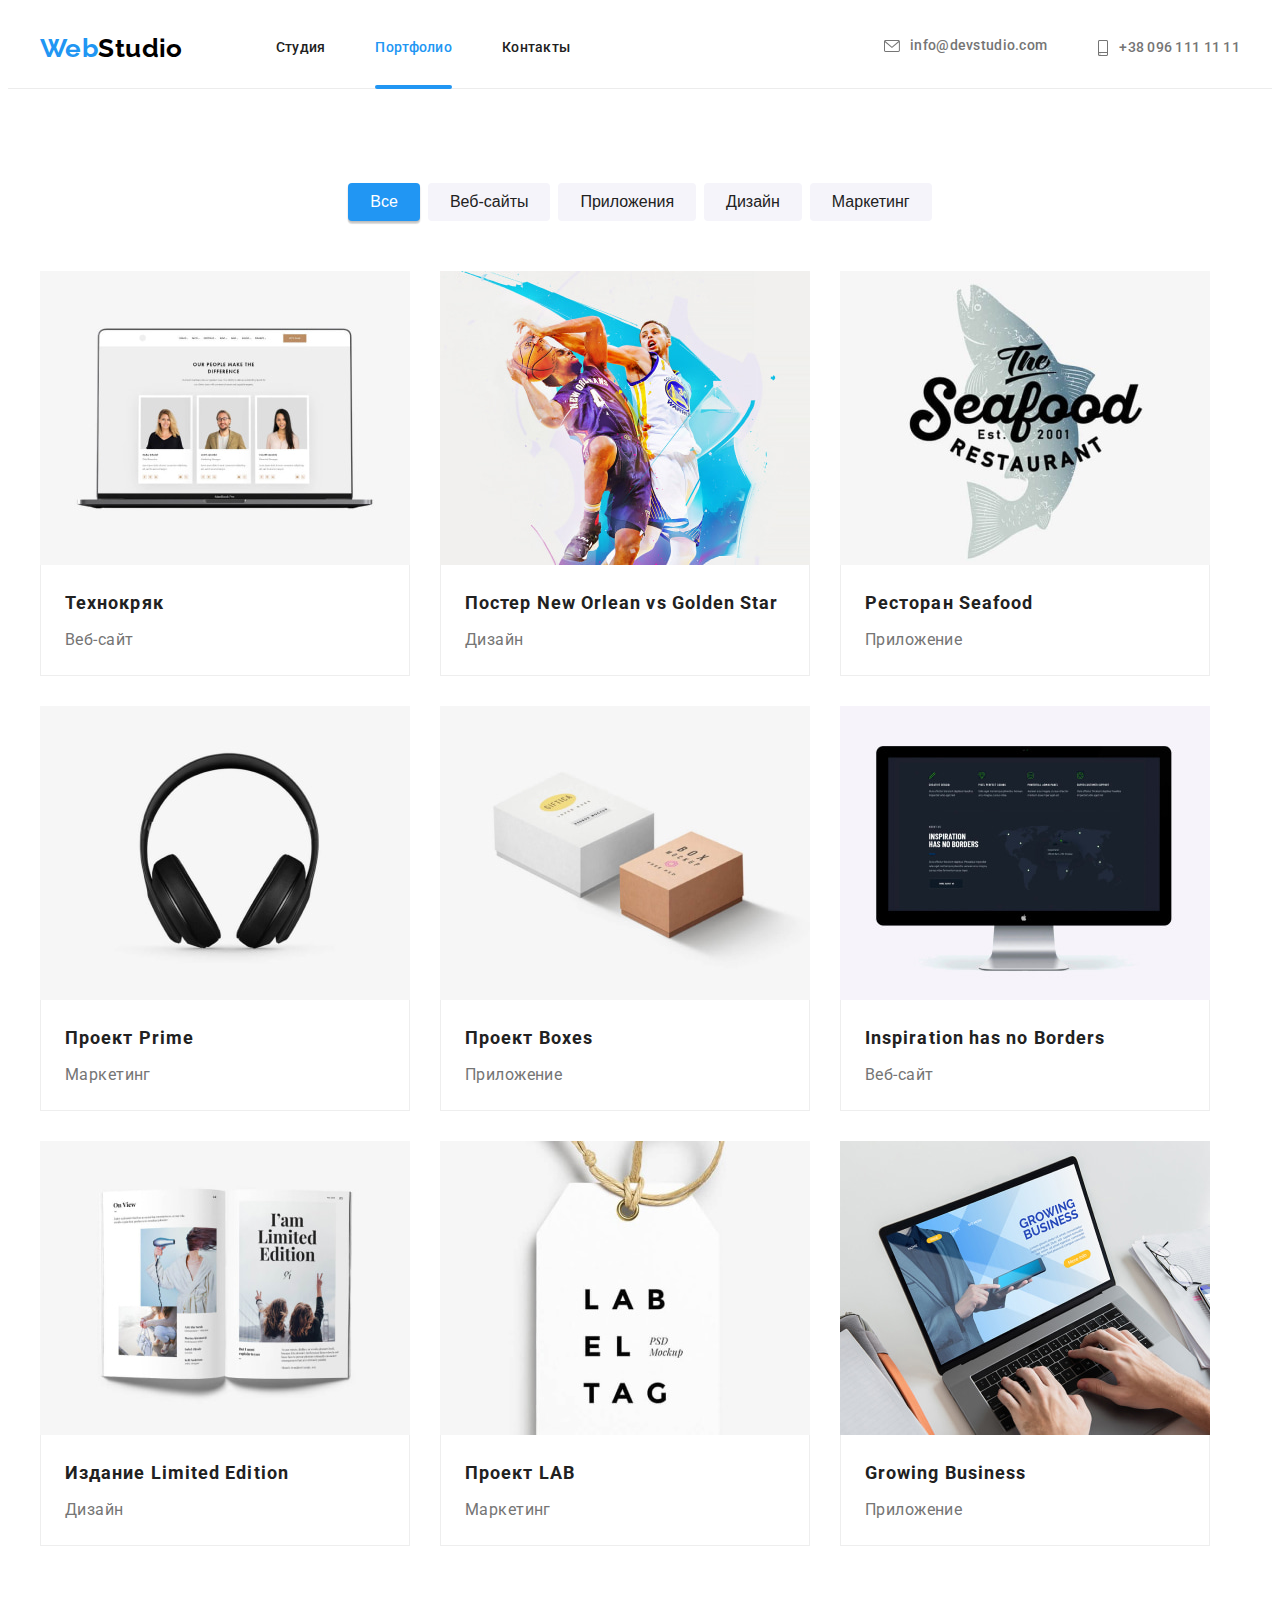
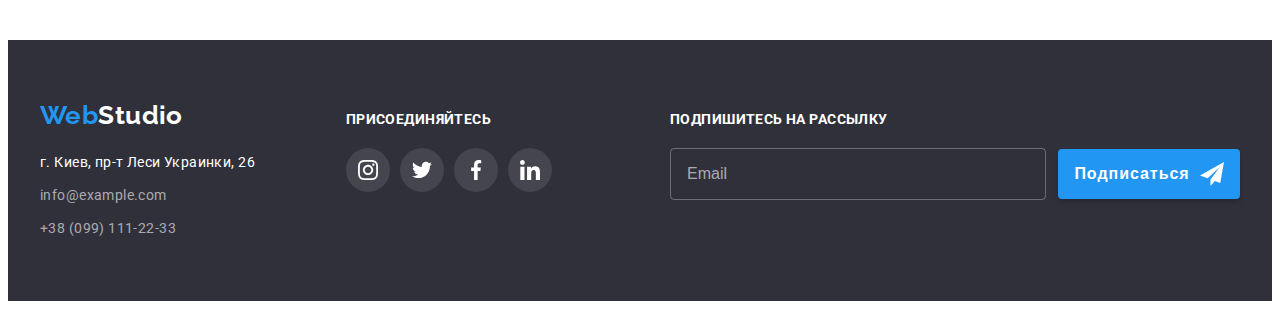
==== portfolio.html @ 8566781f "Начало работы с ВЕМ методологией" ====
<!DOCTYPE html>
<html lang="ru">
  <head>
    <meta charset="UTF-8" />
    <meta http-equiv="X-UA-Compatible" content="IE=edge" />
    <meta name="viewport" content="width=device-width, initial-scale=1.0" />
    <title>WebStudio</title>
    <link rel="preconnect" href="https://fonts.googleapis.com" />
    <link rel="preconnect" href="https://fonts.gstatic.com" crossorigin />
    <link
      href="https://fonts.googleapis.com/css2?family=Raleway:wght@700&family=Roboto:wght@400;500;700;900&display=swap"
      rel="stylesheet"
    />
    <link
      rel="stylesheet"
      href="https://cdnjs.cloudflare.com/ajax/libs/modern-normalize/1.1.0/modern-normalize.min.css"
      integrity="sha512-wpPYUAdjBVSE4KJnH1VR1HeZfpl1ub8YT/NKx4PuQ5NmX2tKuGu6U/JRp5y+Y8XG2tV+wKQpNHVUX03MfMFn9Q=="
      crossorigin="anonymous"
      referrerpolicy="no-referrer"
    />
    <link rel="stylesheet" href="./css/style.css" />
  </head>

  <body>
    <!--Шапка-->
    <header class="header">
      <div class="container">
        <a class="logo link" href="./index.html" lang="en"
          >Web<span class="logo-dark">Studio</span></a
        >

        <nav class="nav">
          <ul class="list">
            <li class="list-item">
              <a class="menu link" href="./index.html">Студия</a>
            </li>
            <li class="list-item">
              <a class="menu link active" href="./portfolio.html">Портфолио</a>
            </li>
            <li class="list-item"><a class="menu link" href="">Контакты</a></li>
          </ul>
        </nav>

        <ul class="contacts">
          <li class="contacts-item">
            <a class="contacts-link link" href="mailto:info@devstudio.com">
              <svg class="icon-envelope">
                <use href="./images/icon/sprite.svg#icon-envelope"></use>
              </svg>
              info@devstudio.com</a
            >
          </li>
          <li class="contacts-item">
            <a class="contacts-link link" href="tel:+380961111111">
              <svg class="icon-smartphone">
                <use href="./images/icon/sprite.svg#icon-smartphone"></use>
              </svg>
              +38 096 111 11 11</a
            >
          </li>
        </ul>
      </div>
    </header>

    <main>
      <!--Главная страница Портфолио-->
      <section class="portfolio">
        <div class="container">
          <h1 class="visually-hidden">Галерея</h1>
          <ul class="filters">
            <li class="filters-list">
              <button class="filters-item filters-active" type="button">
                Все
              </button>
            </li>
            <li class="filters-list">
              <button class="filters-item" type="button">Веб-сайты</button>
            </li>
            <li class="filters-list">
              <button class="filters-item" type="button">Приложения</button>
            </li>
            <li class="filters-list">
              <button class="filters-item" type="button">Дизайн</button>
            </li>
            <li class="filters-list">
              <button class="filters-item" type="button">Маркетинг</button>
            </li>
          </ul>
          <ul class="projects">
            <li class="projects-list">
              <a
                class="projects-link"
                href=""
                target="_blank"
                rel="noopener norerrer"
                aria-label="Технокряк"
              >
                <div class="projects-thumb">
                  <img
                    class="img-no-gap"
                    src="./images/project-1.jpg"
                    alt="Веб-сайт Технокряк"
                    width="370"
                    height="294"
                  />
                  <p class="projects-subtitle">
                    Ресурс предлагает комплексные предложения с разным уровнем
                    функционала и сервисов. Все это позволит посетителю получить
                    исчерпывающие сведения о компании или частном лице.
                  </p>
                </div>
                <div class="projects-cards">
                  <h2 class="projects-name">Технокряк</h2>
                  <p class="projects-view">Веб-сайт</p>
                </div>
              </a>
            </li>
            <li class="projects-list">
              <a
                class="projects-link"
                href=""
                target="_blank"
                rel="noopener norerrer"
                aria-label="Постер New Orlean vs Golden Star"
              >
                <div class="projects-thumb">
                  <img
                    class="img-no-gap"
                    src="./images/project-2.jpg"
                    alt="Дизайн постера"
                    width="370"
                    height="294"
                  />
                  <p class="projects-subtitle">
                    Ресурс предлагает комплексные предложения с разным уровнем
                    функционала и сервисов. Все это позволит посетителю получить
                    исчерпывающие сведения о компании или частном лице.
                  </p>
                </div>
                <div class="projects-cards">
                  <h2 class="projects-name">
                    Постер New Orlean vs Golden Star
                  </h2>
                  <p class="projects-view">Дизайн</p>
                </div>
              </a>
            </li>
            <li class="projects-list">
              <a
                class="projects-link"
                href=""
                target="_blank"
                rel="noopener norerrer"
                aria-label="Ресторан Seafood"
              >
                <div class="projects-thumb">
                  <img
                    class="img-no-gap"
                    src="./images/project-3.jpg"
                    alt="Приложение для ресторана"
                    width="370"
                    height="294"
                  />
                  <p class="projects-subtitle">
                    Ресурс предлагает комплексные предложения с разным уровнем
                    функционала и сервисов. Все это позволит посетителю получить
                    исчерпывающие сведения о компании или частном лице.
                  </p>
                </div>
                <div class="projects-cards">
                  <h2 class="projects-name">Ресторан Seafood</h2>
                  <p class="projects-view">Приложение</p>
                </div>
              </a>
            </li>
            <li class="projects-list">
              <a
                class="projects-link"
                href=""
                target="_blank"
                rel="noopener norerrer"
                aria-label="Проект Prime"
              >
                <div class="projects-thumb">
                  <img
                    class="img-no-gap"
                    src="./images/project-4.jpg"
                    alt="Маркетинговый проект"
                    width="370"
                    height="294"
                  />
                  <p class="projects-subtitle">
                    Ресурс предлагает комплексные предложения с разным уровнем
                    функционала и сервисов. Все это позволит посетителю получить
                    исчерпывающие сведения о компании или частном лице.
                  </p>
                </div>
                <div class="projects-cards">
                  <h2 class="projects-name">Проект Prime</h2>
                  <p class="projects-view">Маркетинг</p>
                </div>
              </a>
            </li>
            <li class="projects-list">
              <a
                class="projects-link"
                href=""
                target="_blank"
                rel="noopener norerrer"
                aria-label="Проект Boxes"
              >
                <div class="projects-thumb">
                  <img
                    class="img-no-gap"
                    src="./images/project-5.jpg"
                    alt="Приложение для компании картонных коробок"
                    width="370"
                    height="294"
                  />
                  <p class="projects-subtitle">
                    Ресурс предлагает комплексные предложения с разным уровнем
                    функционала и сервисов. Все это позволит посетителю получить
                    исчерпывающие сведения о компании или частном лице.
                  </p>
                </div>
                <div class="projects-cards">
                  <h2 class="projects-name">Проект Boxes</h2>
                  <p class="projects-view">Приложение</p>
                </div>
              </a>
            </li>
            <li class="projects-list">
              <a
                class="projects-link"
                href=""
                target="_blank"
                rel="noopener norerrer"
                aria-label="Веб сайт Inspiration has no Borders"
              >
                <div class="projects-thumb">
                  <img
                    class="img-no-gap"
                    src="./images/project-6.jpg"
                    alt="Веб-сай о вдохновении"
                    width="370"
                    height="294"
                  />
                  <p class="projects-subtitle">
                    Ресурс предлагает комплексные предложения с разным уровнем
                    функционала и сервисов. Все это позволит посетителю получить
                    исчерпывающие сведения о компании или частном лице.
                  </p>
                </div>
                <div class="projects-cards">
                  <h2 class="projects-name">Inspiration has no Borders</h2>
                  <p class="projects-view">Веб-сайт</p>
                </div>
              </a>
            </li>
            <li class="projects-list">
              <a
                class="projects-link"
                href=""
                target="_blank"
                rel="noopener norerrer"
                aria-label="Издание Limited Edition"
              >
                <div class="projects-thumb">
                  <img
                    class="img-no-gap"
                    src="./images/project-7.jpg"
                    alt="Дизайн для лимитированного издания"
                    width="370"
                    height="294"
                  />
                  <p class="projects-subtitle">
                    Ресурс предлагает комплексные предложения с разным уровнем
                    функционала и сервисов. Все это позволит посетителю получить
                    исчерпывающие сведения о компании или частном лице.
                  </p>
                </div>
                <div class="projects-cards">
                  <h2 class="projects-name">Издание Limited Edition</h2>
                  <p class="projects-view">Дизайн</p>
                </div>
              </a>
            </li>
            <li class="projects-list">
              <a
                class="projects-link"
                href=""
                target="_blank"
                rel="noopener norerrer"
                aria-label="Проект LAB"
              >
                <div class="projects-thumb">
                  <img
                    class="img-no-gap"
                    src="./images/project-8.jpg"
                    alt="Маркетинговый проект ЛАБ"
                    width="370"
                    height="294"
                  />
                  <p class="projects-subtitle">
                    Ресурс предлагает комплексные предложения с разным уровнем
                    функционала и сервисов. Все это позволит посетителю получить
                    исчерпывающие сведения о компании или частном лице.
                  </p>
                </div>
                <div class="projects-cards">
                  <h2 class="projects-name">Проект LAB</h2>
                  <p class="projects-view">Маркетинг</p>
                </div>
              </a>
            </li>
            <li class="projects-list">
              <a
                class="projects-link"
                href=""
                target="_blank"
                rel="noopener norerrer"
                aria-label="Приложение Growing Business"
              >
                <div class="projects-thumb">
                  <img
                    class="img-no-gap"
                    src="./images/project-9.jpg"
                    alt="Приложение для растущего бизнеса"
                    width="370"
                    height="294"
                  />
                  <p class="projects-subtitle">
                    Ресурс предлагает комплексные предложения с разным уровнем
                    функционала и сервисов. Все это позволит посетителю получить
                    исчерпывающие сведения о компании или частном лице.
                  </p>
                </div>
                <div class="projects-cards">
                  <h2 class="projects-name">Growing Business</h2>
                  <p class="projects-view">Приложение</p>
                </div>
              </a>
            </li>
          </ul>
        </div>
      </section>
    </main>
    <!--Подвал-->
    <footer class="footer">
      <div class="container footer-text">
        <div>
          <a class="logo link" href="./index.html" lang="en"
            >Web<span class="logo-white">Studio</span></a
          >
          <address class="adress">
            <p class="adresa">г. Киев, пр-т Леси Украинки, 26</p>
            <ul class="contscts-footer-list">
              <li class="contacts-footer-item">
                <a class="contacts-footer link" href="mailto:info@example.com"
                  >info@example.com</a
                >
              </li>
              <li class="contacts-footer-item">
                <a class="contacts-footer link" href="tel:380991112233"
                  >+38 (099) 111-22-33</a
                >
              </li>
            </ul>
          </address>
        </div>

        <div class="join">
          <p class="join-title">Присоединяйтесь</p>
          <ul class="footer-list">
            <li class="footer-item">
              <a
                class="footer-item-link"
                href="https://www.instagram.com/"
                target="_blank"
                rel="noopener norerrer"
                aria-label="иконка Инстаграмм"
              >
                <svg class="footer-icon">
                  <use href="./images/icon/sprite.svg#icon-instagram"></use>
                </svg>
              </a>
            </li>
            <li class="footer-item">
              <a
                class="footer-item-link"
                href="https://twitter.com/"
                target="_blank"
                rel="noopener norerrer"
                aria-label="иконка Твиттер"
              >
                <svg class="footer-icon">
                  <use href="./images/icon/sprite.svg#icon-twitter"></use>
                </svg>
              </a>
            </li>
            <li class="footer-item">
              <a
                class="footer-item-link"
                href="https://www.facebook.com/"
                target="_blank"
                rel="noopener norerrer"
                aria-label="иконка Фейсбук"
              >
                <svg class="footer-icon">
                  <use href="./images/icon/sprite.svg#icon-facebook"></use>
                </svg>
              </a>
            </li>
            <li class="footer-item">
              <a
                class="footer-item-link"
                href="https://ua.linkedin.com"
                target="_blank"
                rel="noopener norerrer"
                aria-label="иконка Линкедин"
              >
                <svg class="footer-icon">
                  <use href="./images/icon/sprite.svg#icon-linkedin"></use>
                </svg>
              </a>
            </li>
          </ul>
        </div>

        <div class="subscribe">
          <b class="join-title">Подпишитесь на рассылку</b>

          <form class="form-footer">
            <label for="mail-footer" class="form-label-footer">
              <input
                type="email"
                class="form-input-footer"
                name="mail"
                id="mail-footer"
                placeholder="Email"
              />
            </label>
            <button type="submit" class="btn btn-subscribe">
              Подписаться
              <svg class="icon-form-telegram">
                <use href="./images/icon/sprite.svg#form-telegram"></use>
              </svg>
            </button>
          </form>
        </div>
      </div>
    </footer>
  </body>
</html>
---- css/style.css ----
:root {
  --main-text-color: #212121;
  --second-text-color: #757575;
  --accent-text-color: #2196f3;
  --hover-btn-color: #188ce8;
  --logo-text-color: #000000;
  --icon-color: #afb1b8;

  --background-color: #fff;
  --background-footer-color: #2f303a;
  --background-cards-color: #f5f4fa;

  --border-footer-color: #ececec;
  --border-cards-color: #eeeeee;
}
body {
  background-color: var(--background-color);
  font-family: "Roboto", sans-serif;
  font-size: 14px;
  line-height: 1.71;
  letter-spacing: 0.03em;
  color: var(--second-text-color);
}

h1,
h2,
h3,
p {
  margin: 0;
  padding: 0;
}

ul {
  list-style: none;
  padding: 0;
  margin: 0;
}

.link {
  text-decoration: none;
  transition: color 250ms cubic-bezier(0.4, 0, 0.2, 1);
}

.link:hover,
.link:focus {
  color: var(--accent-text-color);
}

.list {
  display: flex;
}

/* Шапка сайта */

.container {
  width: 1200px;
  margin: 0 auto;
  padding-left: 15px;
  padding-right: 15px;
}

.header > .container {
  display: flex;
  align-items: center;
}

.header {
  border-bottom: 1px solid var(--border-footer-color);
}

.logo {
  display: inline-block;
  margin-right: 93px;

  color: var(--accent-text-color);
  font-family: "Raleway";
  font-weight: 700;
  font-size: 26px;
  line-height: 1.19;
}

.logo-dark {
  color: var(--logo-text-color);
}

.logo-white {
  color: var(--background-color);
}

.list .list-item + .list-item {
  margin-left: 50px;
}

.menu {
  position: relative;
  display: block;

  padding-top: 32px;
  padding-bottom: 32px;

  font-weight: 500;
  line-height: 1.14;
  letter-spacing: 0.02em;
  color: var(--main-text-color);
}

.active {
  color: var(--accent-text-color);
  transition: color 250ms cubic-bezier(0.4, 0, 0.2, 1);
}

.menu.active::after {
  position: absolute;
  content: "";

  bottom: 0;
  left: 0;

  display: block;
  width: 100%;
  height: 4px;
  background-color: var(--accent-text-color);
  border-radius: 2px;
  bottom: -1px;
}

.contacts {
  display: flex;
  margin-left: auto;
  justify-content: flex-end;
}

.contacts-link {
  display: flex;
  align-items: center;

  padding-top: 32px;
  padding-bottom: 32px;

  font-family: "Roboto";
  font-weight: 500;
  line-height: 1.14px;
  letter-spacing: 0.02em;
  color: inherit;

  transition: color 250ms cubic-bezier(0.4, 0, 0.2, 1);
}

.contacts .contacts-item + .contacts-item {
  margin-left: 50px;
}

.icon-smartphone {
  width: 12px;
  height: 16px;
  margin-right: 10px;
  fill: var(--second-text-color);
  transition: fill 250ms cubic-bezier(0.4, 0, 0.2, 1);
}

.icon-envelope {
  width: 16px;
  height: 12px;
  margin-right: 10px;
  fill: var(--second-text-color);
  transition: fill 250ms cubic-bezier(0.4, 0, 0.2, 1);
}

.contacts-link:hover .icon-smartphone,
.contacts-link:focus .icon-smartphone {
  fill: var(--accent-text-color);
}

.contacts-link:hover .icon-envelope,
.contacts-link:focus .icon-envelope {
  fill: var(--accent-text-color);
}

/* Главная страница */
.hero {
  padding-top: 200px;
  padding-bottom: 200px;
  text-align: center;
  background-color: var(--background-footer-color);

  background-image: linear-gradient(
      to right,
      rgba(47, 48, 58, 0.4),
      rgba(47, 48, 58, 0.4)
    ),
    url("../images/main-hero.jpg");
  background-repeat: no-repeat;
  background-position: center;
  background-size: cover;
  height: 600px;
  max-width: 1600px;
  margin-left: auto;
  margin-right: auto;
}

.hero-header {
  /* padding-top: 200px; */
  margin-bottom: 30px;
  margin-left: auto;
  margin-right: auto;
  max-width: 696px;

  font-weight: 900;
  font-size: 44px;
  line-height: 1.36;
  text-align: center;
  letter-spacing: 0.06em;
  text-transform: uppercase;
  color: var(--background-color);
  text-shadow: 0px 4px 4px rgba(0, 0, 0, 0.25);
}

.btn {
  font-weight: 700;
  font-size: 16px;
  line-height: 1.88;
  align-items: center;
  text-align: center;
  letter-spacing: 0.06em;
  color: var(--background-color);
  background-color: var(--accent-text-color);
  border: none;
  width: 200px;
  height: 50px;
  box-shadow: 0px 4px 4px rgba(0, 0, 0, 0.15);
  border-radius: 4px;
  cursor: pointer;
  transition: background-color 250ms cubic-bezier(0.4, 0, 0.2, 1);
}

.btn:hover,
.btn:focus {
  background-color: var(--hover-btn-color);
}

.backdrop {
  position: fixed;
  top: 0;
  left: 0;
  width: 100%;
  height: 100%;
  background-color: rgba(0, 0, 0, 0.2);

  opacity: 1;
  transition: opacity 250ms cubic-bezier(0.4, 0, 0.2, 1),
    visibility 250ms cubic-bezier(0.4, 0, 0.2, 1);

  z-index: 10;
}

.backdrop.is-hidden {
  opacity: 0;
  visibility: hidden;
  pointer-events: none;
}

.modal-wrapper {
  position: absolute;
  top: 50%;
  left: 50%;
  transform: translate(-50%, -50%);

  width: 528px;
  background-color: var(--background-color);
  border-radius: 4px;

  padding: 40px;
}

.modal-btn {
  position: absolute;
  top: 8px;
  right: 8px;
  padding: 0;
  width: 30px;
  height: 30px;

  display: flex;
  justify-content: center;
  align-items: center;

  border: 1px solid rgba(0, 0, 0, 0.1);
  border-radius: 50%;
  background-color: transparent;

  cursor: pointer;
}

/* Блок наши преимущества */
.benefits {
  padding-top: 94px;
  padding-bottom: 94px;
}

.visually-hidden {
  position: absolute;
  white-space: nowrap;
  width: 1px;
  height: 1px;
  overflow: hidden;
  border: 0;
  padding: 0;
  clip: rect(0 0 0 0);
  clip-path: inset(50%);
  margin: -1px;
}

.benefits-item {
  display: flex;
}

.benefits-li {
  width: 270px;
}

.benefits-li + .benefits-li {
  margin-left: 30px;
}

.benefits-list {
  margin-bottom: 10px;

  font-size: inherit;
  font-weight: 700;
  line-height: 1.14;
  text-transform: uppercase;
  color: var(--main-text-color);
}

.benefits-li::before {
  display: block;
  content: "";
  height: 120px;
  background-repeat: no-repeat;
  background-position: center;
  background-color: var(--background-cards-color);
  margin-bottom: 30px;
}

.icon-antenna::before {
  background-image: url(../images/antenna.svg);
}

.icon-clock::before {
  background-image: url(../images/clock.svg);
}

.icon-diagram::before {
  background-image: url(../images/diagram.svg);
}

.icon-astronaut::before {
  background-image: url(../images/astronaut.svg);
}

/* Блок услуги */
.services {
  padding-bottom: 94px;
}

.services-header {
  margin-bottom: 50px;

  font-weight: 700;
  font-size: 36px;
  line-height: 1.17;
  text-align: center;
  color: var(--main-text-color);
}

.services-list {
  display: flex;

  z-index: 1;
}

.img-no-gap {
  display: block;
  max-width: 100%;
  height: auto;
}

.services-item + .services-item {
  margin-left: 30px;
}

.services-item {
  position: relative;
}

.thumb {
  font-weight: 700;
  font-size: 14px;
  line-height: 1.14;
  letter-spacing: 0.03em;
  color: var(--background-color);

  position: absolute;
  bottom: 0;
  background-color: rgba(47, 48, 58, 0.8);

  width: 100%;
  height: 24%;
  text-transform: uppercase;

  display: flex;
  justify-content: center;
  align-items: center;
}

/* Блок наша команда */
.team {
  background-color: var(--background-cards-color);
  padding-top: 94px;
  padding-bottom: 94px;
}

.team .services-header {
  margin-bottom: 50px;
}

.team-list {
  display: flex;
}

.team-item:not(:last-child) {
  margin-right: 30px;
}

.team-item {
  background: var(--background-color);
  box-shadow: 0px 1px 3px rgba(0, 0, 0, 0.12), 0px 1px 1px rgba(0, 0, 0, 0.14),
    0px 2px 1px rgba(0, 0, 0, 0.2);
  border-radius: 0 0 4px 4px;
  width: 270px;
}

.team-name {
  padding: 30px 10px 30px 10px;
}

.team-leader {
  margin-bottom: 10px;

  font-weight: 500;
  font-size: 16px;
  line-height: 1.19;
  text-align: center;
  color: var(--main-text-color);
}

.team-profesion {
  font-size: 16px;
  line-height: 1.19;
  text-align: center;
}

.team-contacts-list {
  display: flex;
  justify-content: center;
  margin-top: 16px;
}

.team-contacts-link {
  display: flex;
  justify-content: center;
  align-items: center;
  width: 44px;
  height: 44px;
  border-radius: 50%;

  transition: background-color 250ms cubic-bezier(0.4, 0, 0.2, 1);
}

.team-contacts-link:hover,
.team-contacts-link:focus {
  background-color: var(--accent-text-color);
  cursor: pointer;
}

.team-contacts-link:hover .team-icon,
.team-contacts-link:focus .team-icon {
  fill: var(--background-color);
}

.team-icon {
  width: 20px;
  height: 20px;
  fill: var(--icon-color);
  transition: fill 250ms cubic-bezier(0.4, 0, 0.2, 1);
}

.team-contacts-item:not(:last-child) {
  margin-right: 10px;
}

/* Блок Наши партнеры */
.partners {
  padding-top: 94px;
  padding-bottom: 94px;
}

.partners-list {
  display: flex;
}

.partners-item:not(:last-child) {
  margin-right: 30px;
}

.partners-link {
  display: flex;
  justify-content: center;
  align-items: center;
  width: 170px;
  height: 92px;
  border: 1px solid var(--icon-color);
  transition: border 250ms cubic-bezier(0.4, 0, 0.2, 1);
}

.partners-link:hover .partners-icon,
.partners-link:focus .partners-icon {
  fill: var(--accent-text-color);
}

.partners-link:hover,
.partners-link:focus {
  border: 1px solid var(--accent-text-color);
}

.partners-icon {
  width: 106px;
  height: 60px;
  fill: var(--icon-color);

  transition: fill 250ms cubic-bezier(0.4, 0, 0.2, 1);
}

/* Футер */

.footer {
  background-color: var(--background-footer-color);
  padding-top: 60px;
  padding-bottom: 60px;
}

.footer .logo {
  margin-bottom: 20px;
}

.adress {
  font-style: inherit;
  color: var(--background-color);
}

.adresa {
  margin-bottom: 9px;
}

.contacts-footer {
  color: rgba(255, 255, 255, 0.6);
}

.contacts-footer-item:not(:last-child) {
  margin-bottom: 9px;
}

.join {
  margin-left: 70px;
}

.join-title {
  display: block;
  margin-bottom: 20px;

  font-weight: 700;
  font-size: 14px;
  line-height: 1.14;
  text-transform: uppercase;
  color: var(--background-color);
}

.footer-text {
  display: flex;
  align-items: baseline;
}

.footer-list {
  display: flex;
}

.footer-item:not(:last-child) {
  margin-right: 10px;
}

.footer-item-link {
  display: flex;
  align-items: center;
  justify-content: center;
  width: 44px;
  height: 44px;
  border-radius: 50%;
  background: rgba(255, 255, 255, 0.1);
  cursor: pointer;

  transition: background-color 250ms cubic-bezier(0.4, 0, 0.2, 1);
}

.footer-item-link:hover,
.footer-item-link:focus {
  background-color: var(--accent-text-color);
}

.footer-icon {
  width: 20px;
  height: 20px;
  fill: var(--background-color);
}

/* Стили второй вкладки ПОРТФОЛИО */
/* Галерея*/
.portfolio {
  padding-top: 94px;
  padding-bottom: 94px;
}

.filters {
  display: flex;
  margin-bottom: 50px;
  justify-content: center;
}

.filters-list:not(:last-child) {
  margin-right: 8px;
}

.filters-item {
  padding: 6px 22px;
  /* стили к кнопке */

  background-color: var(--background-cards-color);
  border-radius: 4px;
  border: none;
  cursor: pointer;
  /* стили к тексту кнопки */
  font-weight: 500;
  font-size: 16px;
  line-height: 1.63;
  text-align: center;
  color: var(--main-text-color);

  transition: color 250ms cubic-bezier(0.4, 0, 0.2, 1),
    background-color 250ms cubic-bezier(0.4, 0, 0.2, 1),
    box-shadow 250ms cubic-bezier(0.4, 0, 0.2, 1);
}

.filters-item:hover,
.filters-item:focus,
.filters-active {
  color: var(--background-color);
  background-color: var(--accent-text-color);
  box-shadow: 0px 3px 1px rgba(0, 0, 0, 0.1), 0px 1px 2px rgba(0, 0, 0, 0.08),
    0px 2px 2px rgba(0, 0, 0, 0.12);
}

.projects {
  display: flex;
  flex-wrap: wrap;
}

.projects-list {
  margin-bottom: 30px;
  margin-right: 30px;

  background: var(--background-color);
  width: 370px;

  position: relative;
}

.projects-list:nth-child(3n) {
  margin-right: 0;
}

.projects-list:nth-last-child(-n + 3) {
  margin-bottom: 0;
}

.projects-name {
  margin-bottom: 4px;

  font-weight: 700;
  font-size: 18px;
  line-height: 2;
  letter-spacing: 0.06em;
  color: var(--main-text-color);
}

.projects-view {
  font-size: 16px;
  line-height: 1.88;
}

.projects-cards {
  padding: 20px 24px;
  border-left: 1px solid var(--border-cards-color);
  border-bottom: 1px solid var(--border-cards-color);
  border-right: 1px solid var(--border-cards-color);
}

.projects-link {
  color: inherit;
  text-decoration: none;
  display: block;

  transition: box-shadow 250ms cubic-bezier(0.4, 0, 0.2, 1);
}

.projects-link:hover,
.projects-link:focus {
  box-shadow: 0px 1px 1px rgba(0, 0, 0, 0.12), 0px 4px 4px rgba(0, 0, 0, 0.06),
    1px 4px 6px rgba(0, 0, 0, 0.16);
}

.projects-thumb {
  position: relative;
  overflow: hidden;
}

.projects-link:hover .projects-subtitle,
.projects-link:focus .projects-subtitle {
  transform: translateY(0);
}

.projects-subtitle {
  font-size: 18px;
  line-height: 1.56;
  letter-spacing: 0.03em;

  color: var(--background-color);

  position: absolute;
  top: 0;
  left: 0;

  padding: 63px 24px;

  width: 100%;
  height: 100%;

  background-color: rgba(33, 150, 243, 0.9);

  transform: translateY(100%);
  transition: transform 250ms cubic-bezier(0.4, 0, 0.2, 1);
}

/* Стили для форм */
.form-title {
  font-weight: 700;
  font-size: 20px;
  line-height: 1.15;
  letter-spacing: 0.03em;

  color: var(--main-text-color);
}

.form {
  margin-left: auto;
  margin-right: auto;
}

.form-label {
  position: relative;

  display: flex;
  flex-direction: column;
  margin-left: 0;
  text-align: left;
  margin-bottom: 10px;
}

.form-label-last {
  margin-bottom: 20px;
}

.form-label:first-child {
  margin-top: 12px;
}

.form-input {
  height: 40px;

  border: 1px solid rgba(33, 33, 33, 0.2);
  border-radius: 4px;

  margin: 0;
  padding: 0;
  padding-left: 42px;

  outline: transparent;
  transition: border-color 250ms cubic-bezier(0.4, 0, 0.2, 1);
}

.form-label:hover .form-subtitle,
.form-label:focus-within .form-subtitle {
  color: var(--accent-text-color);
}

.form-label:hover .form-input,
.form-label:focus-within .form-input {
  border-color: var(--accent-text-color);
}

.form-label:hover .icon-form,
.form-label:focus-within .icon-form {
  fill: var(--accent-text-color);
}

.form-label:hover .form-comment,
.form-label:focus-within .form-comment {
  border-color: var(--accent-text-color);
}

.modal-btn:hover .icon-close,
.modal-btn:focus-within .icon-close {
  fill: var(--accent-text-color);
}
.form-comment {
  resize: none;

  border: 1px solid rgba(33, 33, 33, 0.2);
  border-radius: 4px;

  padding: 12px 16px;
  height: 120px;

  outline: transparent;

  transition: border-color 250ms cubic-bezier(0.4, 0, 0.2, 1);
}

.form-comment::placeholder {
  font-size: 12px;
  line-height: 1.17;
  letter-spacing: 0.01em;

  color: rgba(117, 117, 117, 0.5);
}

.form-policy {
  display: flex;
  align-items: center;
  justify-content: center;
}

.custom-checkbox {
  display: flex;
  align-items: center;
  justify-content: center;

  width: 16px;
  height: 15px;

  border: 1px solid var(--logo-text-color);
  border-radius: 2px;
  overflow: hidden;

  margin-right: 8px;

  transition: background-color 250ms cubic-bezier(0.4, 0, 0.2, 1);
  transition: border 250ms cubic-bezier(0.4, 0, 0.2, 1);
  transition: border-color 250ms cubic-bezier(0.4, 0, 0.2, 1);
}

.icon-check {
  width: 16px;
  height: 15px;
  opacity: 0;
  background-color: var(--accent-text-color);
  border-color: var(--accent-text-color);

  transition: opacity 250ms cubic-bezier(0.4, 0, 0.2, 1);
}

.form-policy:focus-within .custom-checkbox,
.form-policy:hover .custom-checkbox {
  border-color: var(--accent-text-color);
}

.form-checkbox-policy:checked + .custom-checkbox .icon-check {
  opacity: 1;
}

.form-checkbox-policy:checked ~ .custom-checkbox {
  border: none;
}

.form-btn {
  margin-top: 30px;
}

.form-conditions {
  color: var(--accent-text-color);
  text-decoration: underline;

  cursor: pointer;
}

.icon-form {
  position: absolute;
  bottom: 11px;
  left: 12px;

  width: 18px;
  height: 18px;

  transition: fill 250ms cubic-bezier(0.4, 0, 0.2, 1);
}

.icon-form-telegram {
  margin-left: 10px;
  width: 24px;
  height: 24px;
}

.form-subtitle {
  font-size: 12px;
  line-height: 1.16;
  letter-spacing: 0.01em;

  color: var(--second-text-color);
  transition: color 250ms cubic-bezier(0.4, 0, 0.2, 1);
}

.form-checkbox-subtitle {
  font-size: 14px;
  line-height: 1.71;
  color: var(--second-text-color);

  margin-right: 4px;
}

.icon-close {
  width: 18px;
  height: 18px;

  transition: fill 250ms cubic-bezier(0.4, 0, 0.2, 1);
}

.subscribe {
  margin-left: auto;
  width: 570px;
}

.form-footer {
  display: flex;
  justify-content: space-between;
  align-items: baseline;
}

.form-label-footer {
  margin-right: 12px;
}

.form-input-footer {
  height: 50px;
  width: 358px;

  color: rgba(255, 255, 255, 0.6);
  border: 1px solid rgba(255, 255, 255, 0.3);
  border-radius: 4px;

  margin: 0;
  padding: 0;
  padding-left: 16px;

  background-color: inherit;
  outline: transparent;

  transition: border-color 250ms cubic-bezier(0.4, 0, 0.2, 1);
}

.form-input-footer::placeholder {
  font-size: 16px;
  line-height: 1.25;
  color: rgba(255, 255, 255, 0.6);
}

.form-label-footer:hover .form-input-footer,
.form-label-footer:focus-within .form-input-footer {
  border-color: var(--accent-text-color);
}

.btn-subscribe {
  display: flex;
  justify-content: center;
  align-items: center;
}
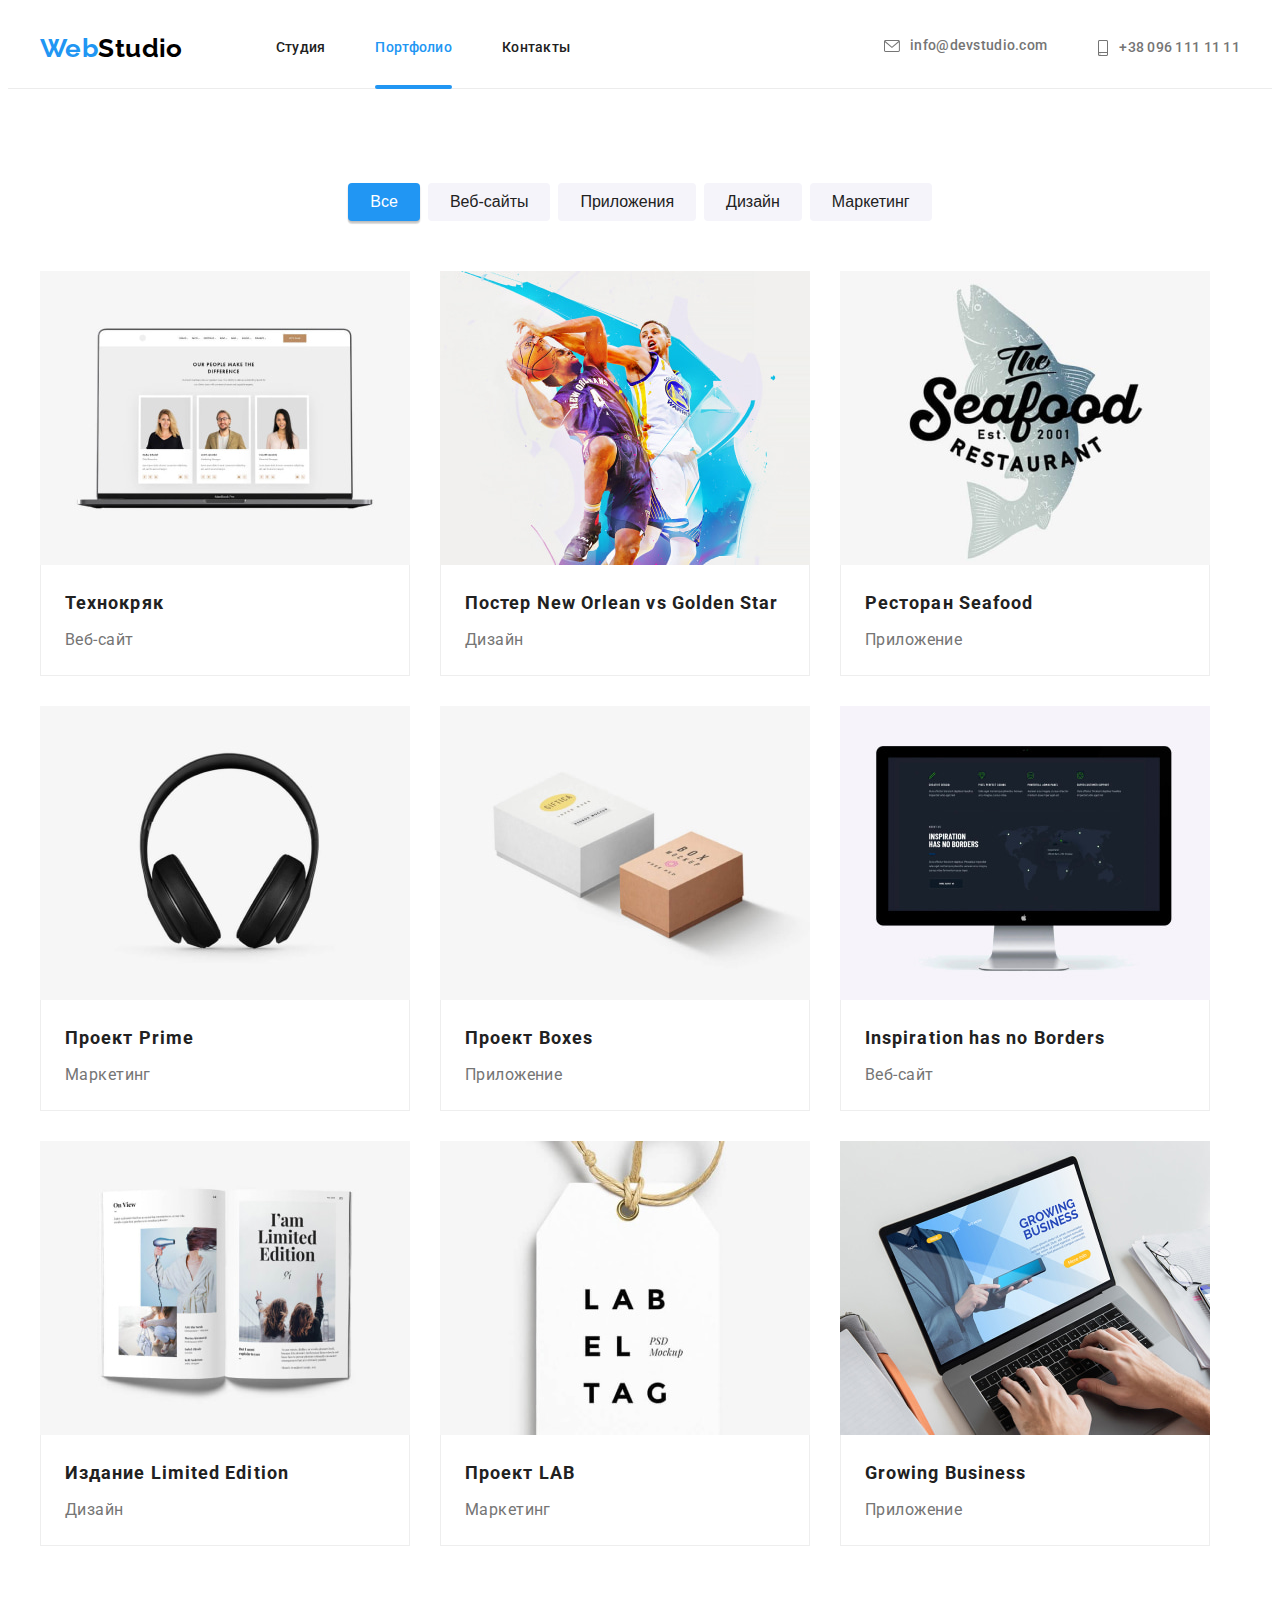
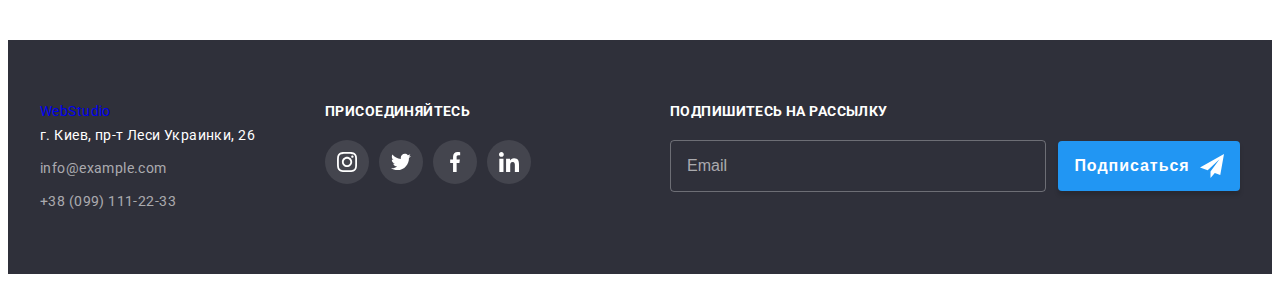
==== commit 6218ba29: "Изменяет стили шапки сайта и секции Герой" ====
--- a/portfolio.html
+++ b/portfolio.html
@@ -25,34 +25,40 @@
     <!--Шапка-->
     <header class="header">
       <div class="container">
-        <a class="logo link" href="./index.html" lang="en"
-          >Web<span class="logo-dark">Studio</span></a
+        <a class="header__logo link" href="./index.html" lang="en"
+          >Web<span class="header__logo--dark">Studio</span></a
         >
 
         <nav class="nav">
-          <ul class="list">
-            <li class="list-item">
-              <a class="menu link" href="./index.html">Студия</a>
-            </li>
-            <li class="list-item">
-              <a class="menu link active" href="./portfolio.html">Портфолио</a>
-            </li>
-            <li class="list-item"><a class="menu link" href="">Контакты</a></li>
+          <ul class="nav__list list">
+            <li class="nav__item">
+              <a class="nav__link link" href="./index.html">Студия</a>
+            </li>
+            <li class="nav__item">
+              <a
+                class="nav__link link nav__link--active"
+                href="./portfolio.html"
+                >Портфолио</a
+              >
+            </li>
+            <li class="nav__item">
+              <a class="nav__link link" href="">Контакты</a>
+            </li>
           </ul>
         </nav>
 
-        <ul class="contacts">
-          <li class="contacts-item">
-            <a class="contacts-link link" href="mailto:info@devstudio.com">
-              <svg class="icon-envelope">
+        <ul class="contacts__list">
+          <li class="contacts__item">
+            <a class="contacts__link link" href="mailto:info@devstudio.com">
+              <svg class="contacts__icon--envelope">
                 <use href="./images/icon/sprite.svg#icon-envelope"></use>
               </svg>
               info@devstudio.com</a
             >
           </li>
-          <li class="contacts-item">
-            <a class="contacts-link link" href="tel:+380961111111">
-              <svg class="icon-smartphone">
+          <li class="contacts__item">
+            <a class="contacts__link link" href="tel:+380961111111">
+              <svg class="contacts__icon--smartphone">
                 <use href="./images/icon/sprite.svg#icon-smartphone"></use>
               </svg>
               +38 096 111 11 11</a
@@ -61,7 +67,6 @@
         </ul>
       </div>
     </header>
-
     <main>
       <!--Главная страница Портфолио-->
       <section class="portfolio">
--- a/css/style.css
+++ b/css/style.css
@@ -13,6 +13,7 @@
   --border-footer-color: #ececec;
   --border-cards-color: #eeeeee;
 }
+
 body {
   background-color: var(--background-color);
   font-family: "Roboto", sans-serif;
@@ -68,7 +69,7 @@
   border-bottom: 1px solid var(--border-footer-color);
 }
 
-.logo {
+.header__logo {
   display: inline-block;
   margin-right: 93px;
 
@@ -79,19 +80,19 @@
   line-height: 1.19;
 }
 
-.logo-dark {
+.header__logo--dark {
   color: var(--logo-text-color);
 }
 
-.logo-white {
+.footer__logo--white {
   color: var(--background-color);
 }
 
-.list .list-item + .list-item {
+.nav__list .nav__item + .nav__item {
   margin-left: 50px;
 }
 
-.menu {
+.nav__link {
   position: relative;
   display: block;
 
@@ -104,12 +105,12 @@
   color: var(--main-text-color);
 }
 
-.active {
+.nav__link--active {
   color: var(--accent-text-color);
   transition: color 250ms cubic-bezier(0.4, 0, 0.2, 1);
 }
 
-.menu.active::after {
+.nav__link.nav__link--active::after {
   position: absolute;
   content: "";
 
@@ -124,13 +125,13 @@
   bottom: -1px;
 }
 
-.contacts {
+.contacts__list {
   display: flex;
   margin-left: auto;
   justify-content: flex-end;
 }
 
-.contacts-link {
+.contacts__link {
   display: flex;
   align-items: center;
 
@@ -146,11 +147,11 @@
   transition: color 250ms cubic-bezier(0.4, 0, 0.2, 1);
 }
 
-.contacts .contacts-item + .contacts-item {
+.contacts__list .contacts__item + .contacts__item {
   margin-left: 50px;
 }
 
-.icon-smartphone {
+.contacts__icon--smartphone {
   width: 12px;
   height: 16px;
   margin-right: 10px;
@@ -158,7 +159,7 @@
   transition: fill 250ms cubic-bezier(0.4, 0, 0.2, 1);
 }
 
-.icon-envelope {
+.contacts__icon--envelope {
   width: 16px;
   height: 12px;
   margin-right: 10px;
@@ -166,13 +167,13 @@
   transition: fill 250ms cubic-bezier(0.4, 0, 0.2, 1);
 }
 
-.contacts-link:hover .icon-smartphone,
-.contacts-link:focus .icon-smartphone {
+.contacts__link:hover .contacts__icon--smartphone,
+.contacts__link:focus .contacts__icon--smartphone {
   fill: var(--accent-text-color);
 }
 
-.contacts-link:hover .icon-envelope,
-.contacts-link:focus .icon-envelope {
+.contacts__link:hover .contacts__icon--envelope,
+.contacts__link:focus .contacts__icon--envelope {
   fill: var(--accent-text-color);
 }
 
@@ -198,7 +199,7 @@
   margin-right: auto;
 }
 
-.hero-header {
+.hero__title {
   /* padding-top: 200px; */
   margin-bottom: 30px;
   margin-left: auto;
@@ -549,7 +550,7 @@
   padding-bottom: 60px;
 }
 
-.footer .logo {
+.footer .header__logo {
   margin-bottom: 20px;
 }
 
@@ -760,7 +761,7 @@
 }
 
 /* Стили для форм */
-.form-title {
+.form__title {
   font-weight: 700;
   font-size: 20px;
   line-height: 1.15;
@@ -774,7 +775,7 @@
   margin-right: auto;
 }
 
-.form-label {
+.form__label {
   position: relative;
 
   display: flex;
@@ -784,15 +785,15 @@
   margin-bottom: 10px;
 }
 
-.form-label-last {
+.form__label--last {
   margin-bottom: 20px;
 }
 
-.form-label:first-child {
+.form__label:first-child {
   margin-top: 12px;
 }
 
-.form-input {
+.form__input {
   height: 40px;
 
   border: 1px solid rgba(33, 33, 33, 0.2);
@@ -806,31 +807,31 @@
   transition: border-color 250ms cubic-bezier(0.4, 0, 0.2, 1);
 }
 
-.form-label:hover .form-subtitle,
-.form-label:focus-within .form-subtitle {
+.form__label:hover .form__subtitle,
+.form__label:focus-within .form__subtitle {
   color: var(--accent-text-color);
 }
 
-.form-label:hover .form-input,
-.form-label:focus-within .form-input {
+.form__label:hover .form__input,
+.form__label:focus-within .form__input {
   border-color: var(--accent-text-color);
 }
 
-.form-label:hover .icon-form,
-.form-label:focus-within .icon-form {
+.form__label:hover .form__icon,
+.form__label:focus-within .form__icon {
   fill: var(--accent-text-color);
 }
 
-.form-label:hover .form-comment,
-.form-label:focus-within .form-comment {
+.form__label:hover .form-comment,
+.form__label:focus-within .form-comment {
   border-color: var(--accent-text-color);
 }
 
-.modal-btn:hover .icon-close,
-.modal-btn:focus-within .icon-close {
+.modal-btn:hover .form__icon--close,
+.modal-btn:focus-within .form__icon--close {
   fill: var(--accent-text-color);
 }
-.form-comment {
+.form__comment {
   resize: none;
 
   border: 1px solid rgba(33, 33, 33, 0.2);
@@ -844,7 +845,7 @@
   transition: border-color 250ms cubic-bezier(0.4, 0, 0.2, 1);
 }
 
-.form-comment::placeholder {
+.form__comment::placeholder {
   font-size: 12px;
   line-height: 1.17;
   letter-spacing: 0.01em;
@@ -852,13 +853,13 @@
   color: rgba(117, 117, 117, 0.5);
 }
 
-.form-policy {
+.form__policy {
   display: flex;
   align-items: center;
   justify-content: center;
 }
 
-.custom-checkbox {
+.checkbox__custom {
   display: flex;
   align-items: center;
   justify-content: center;
@@ -877,7 +878,7 @@
   transition: border-color 250ms cubic-bezier(0.4, 0, 0.2, 1);
 }
 
-.icon-check {
+.checkbox__icon {
   width: 16px;
   height: 15px;
   opacity: 0;
@@ -887,16 +888,16 @@
   transition: opacity 250ms cubic-bezier(0.4, 0, 0.2, 1);
 }
 
-.form-policy:focus-within .custom-checkbox,
-.form-policy:hover .custom-checkbox {
+.checkbox__label:focus-within .checkbox__customx,
+.checkbox__label:hover .checkbox__custom {
   border-color: var(--accent-text-color);
 }
 
-.form-checkbox-policy:checked + .custom-checkbox .icon-check {
+.checkbox__input:checked + .checkbox__custom .checkbox__icon {
   opacity: 1;
 }
 
-.form-checkbox-policy:checked ~ .custom-checkbox {
+.checkbox__input:checked ~ .checkbox__custom {
   border: none;
 }
 
@@ -904,14 +905,14 @@
   margin-top: 30px;
 }
 
-.form-conditions {
+.checkbox__link {
   color: var(--accent-text-color);
   text-decoration: underline;
 
   cursor: pointer;
 }
 
-.icon-form {
+.form__icon {
   position: absolute;
   bottom: 11px;
   left: 12px;
@@ -928,7 +929,7 @@
   height: 24px;
 }
 
-.form-subtitle {
+.form__subtitle {
   font-size: 12px;
   line-height: 1.16;
   letter-spacing: 0.01em;
@@ -937,7 +938,7 @@
   transition: color 250ms cubic-bezier(0.4, 0, 0.2, 1);
 }
 
-.form-checkbox-subtitle {
+.checkbox__subtitle {
   font-size: 14px;
   line-height: 1.71;
   color: var(--second-text-color);
@@ -945,7 +946,7 @@
   margin-right: 4px;
 }
 
-.icon-close {
+.form__icon--close {
   width: 18px;
   height: 18px;
 
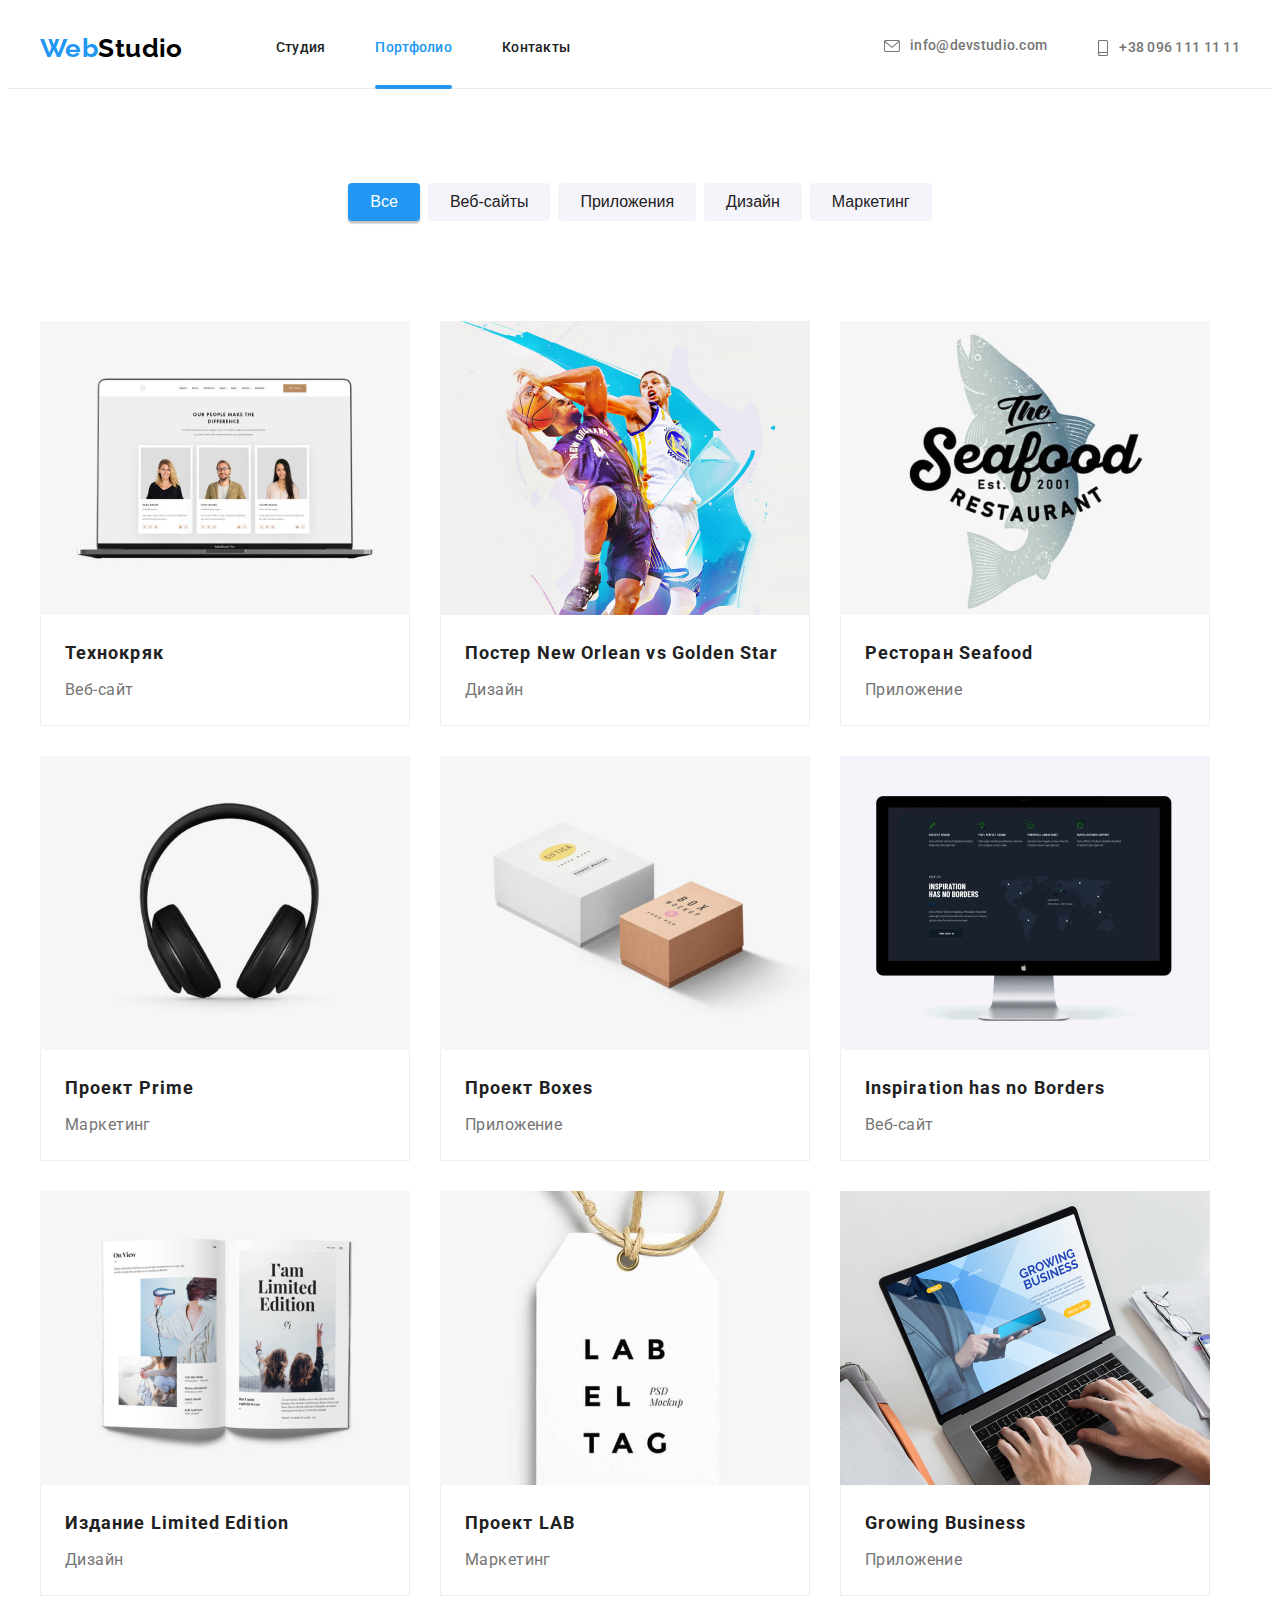
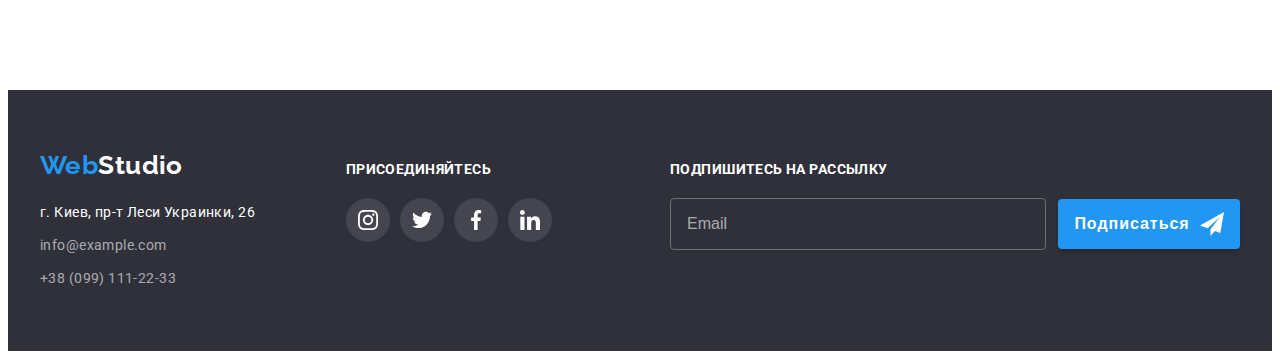
==== commit 16efecdf: "Переносит стили по scss" ====
--- a/portfolio.html
+++ b/portfolio.html
@@ -19,6 +19,7 @@
       referrerpolicy="no-referrer"
     />
     <link rel="stylesheet" href="./css/style.css" />
+    <link rel="stylesheet" href="./css/main.min.css" />
   </head>
 
   <body>
@@ -67,306 +68,324 @@
         </ul>
       </div>
     </header>
+
     <main>
       <!--Главная страница Портфолио-->
       <section class="portfolio">
         <div class="container">
           <h1 class="visually-hidden">Галерея</h1>
-          <ul class="filters">
-            <li class="filters-list">
-              <button class="filters-item filters-active" type="button">
-                Все
-              </button>
-            </li>
-            <li class="filters-list">
-              <button class="filters-item" type="button">Веб-сайты</button>
-            </li>
-            <li class="filters-list">
-              <button class="filters-item" type="button">Приложения</button>
-            </li>
-            <li class="filters-list">
-              <button class="filters-item" type="button">Дизайн</button>
-            </li>
-            <li class="filters-list">
-              <button class="filters-item" type="button">Маркетинг</button>
-            </li>
-          </ul>
-          <ul class="projects">
-            <li class="projects-list">
-              <a
-                class="projects-link"
-                href=""
-                target="_blank"
-                rel="noopener norerrer"
-                aria-label="Технокряк"
-              >
-                <div class="projects-thumb">
-                  <img
-                    class="img-no-gap"
-                    src="./images/project-1.jpg"
-                    alt="Веб-сайт Технокряк"
-                    width="370"
-                    height="294"
-                  />
-                  <p class="projects-subtitle">
-                    Ресурс предлагает комплексные предложения с разным уровнем
-                    функционала и сервисов. Все это позволит посетителю получить
-                    исчерпывающие сведения о компании или частном лице.
-                  </p>
-                </div>
-                <div class="projects-cards">
-                  <h2 class="projects-name">Технокряк</h2>
-                  <p class="projects-view">Веб-сайт</p>
-                </div>
-              </a>
-            </li>
-            <li class="projects-list">
-              <a
-                class="projects-link"
-                href=""
-                target="_blank"
-                rel="noopener norerrer"
-                aria-label="Постер New Orlean vs Golden Star"
-              >
-                <div class="projects-thumb">
-                  <img
-                    class="img-no-gap"
-                    src="./images/project-2.jpg"
-                    alt="Дизайн постера"
-                    width="370"
-                    height="294"
-                  />
-                  <p class="projects-subtitle">
-                    Ресурс предлагает комплексные предложения с разным уровнем
-                    функционала и сервисов. Все это позволит посетителю получить
-                    исчерпывающие сведения о компании или частном лице.
-                  </p>
-                </div>
-                <div class="projects-cards">
-                  <h2 class="projects-name">
-                    Постер New Orlean vs Golden Star
-                  </h2>
-                  <p class="projects-view">Дизайн</p>
-                </div>
-              </a>
-            </li>
-            <li class="projects-list">
-              <a
-                class="projects-link"
-                href=""
-                target="_blank"
-                rel="noopener norerrer"
-                aria-label="Ресторан Seafood"
-              >
-                <div class="projects-thumb">
-                  <img
-                    class="img-no-gap"
-                    src="./images/project-3.jpg"
-                    alt="Приложение для ресторана"
-                    width="370"
-                    height="294"
-                  />
-                  <p class="projects-subtitle">
-                    Ресурс предлагает комплексные предложения с разным уровнем
-                    функционала и сервисов. Все это позволит посетителю получить
-                    исчерпывающие сведения о компании или частном лице.
-                  </p>
-                </div>
-                <div class="projects-cards">
-                  <h2 class="projects-name">Ресторан Seafood</h2>
-                  <p class="projects-view">Приложение</p>
-                </div>
-              </a>
-            </li>
-            <li class="projects-list">
-              <a
-                class="projects-link"
-                href=""
-                target="_blank"
-                rel="noopener norerrer"
-                aria-label="Проект Prime"
-              >
-                <div class="projects-thumb">
-                  <img
-                    class="img-no-gap"
-                    src="./images/project-4.jpg"
-                    alt="Маркетинговый проект"
-                    width="370"
-                    height="294"
-                  />
-                  <p class="projects-subtitle">
-                    Ресурс предлагает комплексные предложения с разным уровнем
-                    функционала и сервисов. Все это позволит посетителю получить
-                    исчерпывающие сведения о компании или частном лице.
-                  </p>
-                </div>
-                <div class="projects-cards">
-                  <h2 class="projects-name">Проект Prime</h2>
-                  <p class="projects-view">Маркетинг</p>
-                </div>
-              </a>
-            </li>
-            <li class="projects-list">
-              <a
-                class="projects-link"
-                href=""
-                target="_blank"
-                rel="noopener norerrer"
-                aria-label="Проект Boxes"
-              >
-                <div class="projects-thumb">
-                  <img
-                    class="img-no-gap"
-                    src="./images/project-5.jpg"
-                    alt="Приложение для компании картонных коробок"
-                    width="370"
-                    height="294"
-                  />
-                  <p class="projects-subtitle">
-                    Ресурс предлагает комплексные предложения с разным уровнем
-                    функционала и сервисов. Все это позволит посетителю получить
-                    исчерпывающие сведения о компании или частном лице.
-                  </p>
-                </div>
-                <div class="projects-cards">
-                  <h2 class="projects-name">Проект Boxes</h2>
-                  <p class="projects-view">Приложение</p>
-                </div>
-              </a>
-            </li>
-            <li class="projects-list">
-              <a
-                class="projects-link"
-                href=""
-                target="_blank"
-                rel="noopener norerrer"
-                aria-label="Веб сайт Inspiration has no Borders"
-              >
-                <div class="projects-thumb">
-                  <img
-                    class="img-no-gap"
-                    src="./images/project-6.jpg"
-                    alt="Веб-сай о вдохновении"
-                    width="370"
-                    height="294"
-                  />
-                  <p class="projects-subtitle">
-                    Ресурс предлагает комплексные предложения с разным уровнем
-                    функционала и сервисов. Все это позволит посетителю получить
-                    исчерпывающие сведения о компании или частном лице.
-                  </p>
-                </div>
-                <div class="projects-cards">
-                  <h2 class="projects-name">Inspiration has no Borders</h2>
-                  <p class="projects-view">Веб-сайт</p>
-                </div>
-              </a>
-            </li>
-            <li class="projects-list">
-              <a
-                class="projects-link"
-                href=""
-                target="_blank"
-                rel="noopener norerrer"
-                aria-label="Издание Limited Edition"
-              >
-                <div class="projects-thumb">
-                  <img
-                    class="img-no-gap"
-                    src="./images/project-7.jpg"
-                    alt="Дизайн для лимитированного издания"
-                    width="370"
-                    height="294"
-                  />
-                  <p class="projects-subtitle">
-                    Ресурс предлагает комплексные предложения с разным уровнем
-                    функционала и сервисов. Все это позволит посетителю получить
-                    исчерпывающие сведения о компании или частном лице.
-                  </p>
-                </div>
-                <div class="projects-cards">
-                  <h2 class="projects-name">Издание Limited Edition</h2>
-                  <p class="projects-view">Дизайн</p>
-                </div>
-              </a>
-            </li>
-            <li class="projects-list">
-              <a
-                class="projects-link"
-                href=""
-                target="_blank"
-                rel="noopener norerrer"
-                aria-label="Проект LAB"
-              >
-                <div class="projects-thumb">
-                  <img
-                    class="img-no-gap"
-                    src="./images/project-8.jpg"
-                    alt="Маркетинговый проект ЛАБ"
-                    width="370"
-                    height="294"
-                  />
-                  <p class="projects-subtitle">
-                    Ресурс предлагает комплексные предложения с разным уровнем
-                    функционала и сервисов. Все это позволит посетителю получить
-                    исчерпывающие сведения о компании или частном лице.
-                  </p>
-                </div>
-                <div class="projects-cards">
-                  <h2 class="projects-name">Проект LAB</h2>
-                  <p class="projects-view">Маркетинг</p>
-                </div>
-              </a>
-            </li>
-            <li class="projects-list">
-              <a
-                class="projects-link"
-                href=""
-                target="_blank"
-                rel="noopener norerrer"
-                aria-label="Приложение Growing Business"
-              >
-                <div class="projects-thumb">
-                  <img
-                    class="img-no-gap"
-                    src="./images/project-9.jpg"
-                    alt="Приложение для растущего бизнеса"
-                    width="370"
-                    height="294"
-                  />
-                  <p class="projects-subtitle">
-                    Ресурс предлагает комплексные предложения с разным уровнем
-                    функционала и сервисов. Все это позволит посетителю получить
-                    исчерпывающие сведения о компании или частном лице.
-                  </p>
-                </div>
-                <div class="projects-cards">
-                  <h2 class="projects-name">Growing Business</h2>
-                  <p class="projects-view">Приложение</p>
-                </div>
-              </a>
-            </li>
-          </ul>
+          <div class="filters">
+            <ul class="filters__list">
+              <li class="filters__item">
+                <button class="filters__btn filters__btn--active" type="button">
+                  Все
+                </button>
+              </li>
+              <li class="filters__item">
+                <button class="filters__btn" type="button">Веб-сайты</button>
+              </li>
+              <li class="filters__item">
+                <button class="filters__btn" type="button">Приложения</button>
+              </li>
+              <li class="filters__item">
+                <button class="filters__btn" type="button">Дизайн</button>
+              </li>
+              <li class="filters__item">
+                <button class="filters__btn" type="button">Маркетинг</button>
+              </li>
+            </ul>
+          </div>
+          <div class="projects">
+            <ul class="projects__list">
+              <li class="projects__item">
+                <a
+                  class="projects__link"
+                  href=""
+                  target="_blank"
+                  rel="noopener norerrer"
+                  aria-label="Технокряк"
+                >
+                  <div class="projects__thumb">
+                    <img
+                      class="img--no-gap"
+                      src="./images/project-1.jpg"
+                      alt="Веб-сайт Технокряк"
+                      width="370"
+                      height="294"
+                    />
+                    <p class="projects__subtitle">
+                      Ресурс предлагает комплексные предложения с разным уровнем
+                      функционала и сервисов. Все это позволит посетителю
+                      получить исчерпывающие сведения о компании или частном
+                      лице.
+                    </p>
+                  </div>
+                  <div class="projects__cards">
+                    <h2 class="projects__name">Технокряк</h2>
+                    <p class="projects__view">Веб-сайт</p>
+                  </div>
+                </a>
+              </li>
+              <li class="projects__item">
+                <a
+                  class="projects__link"
+                  href=""
+                  target="_blank"
+                  rel="noopener norerrer"
+                  aria-label="Постер New Orlean vs Golden Star"
+                >
+                  <div class="projects__thumb">
+                    <img
+                      class="img--no-gap"
+                      src="./images/project-2.jpg"
+                      alt="Дизайн постера"
+                      width="370"
+                      height="294"
+                    />
+                    <p class="projects__subtitle">
+                      Ресурс предлагает комплексные предложения с разным уровнем
+                      функционала и сервисов. Все это позволит посетителю
+                      получить исчерпывающие сведения о компании или частном
+                      лице.
+                    </p>
+                  </div>
+                  <div class="projects__cards">
+                    <h2 class="projects__name">
+                      Постер New Orlean vs Golden Star
+                    </h2>
+                    <p class="projects__view">Дизайн</p>
+                  </div>
+                </a>
+              </li>
+              <li class="projects__item">
+                <a
+                  class="projects__link"
+                  href=""
+                  target="_blank"
+                  rel="noopener norerrer"
+                  aria-label="Ресторан Seafood"
+                >
+                  <div class="projects__thumb">
+                    <img
+                      class="img--no-gap"
+                      src="./images/project-3.jpg"
+                      alt="Приложение для ресторана"
+                      width="370"
+                      height="294"
+                    />
+                    <p class="projects__subtitle">
+                      Ресурс предлагает комплексные предложения с разным уровнем
+                      функционала и сервисов. Все это позволит посетителю
+                      получить исчерпывающие сведения о компании или частном
+                      лице.
+                    </p>
+                  </div>
+                  <div class="projects__cards">
+                    <h2 class="projects__name">Ресторан Seafood</h2>
+                    <p class="projects__view">Приложение</p>
+                  </div>
+                </a>
+              </li>
+              <li class="projects__item">
+                <a
+                  class="projects__link"
+                  href=""
+                  target="_blank"
+                  rel="noopener norerrer"
+                  aria-label="Проект Prime"
+                >
+                  <div class="projects__thumb">
+                    <img
+                      class="img--no-gap"
+                      src="./images/project-4.jpg"
+                      alt="Маркетинговый проект"
+                      width="370"
+                      height="294"
+                    />
+                    <p class="projects__subtitle">
+                      Ресурс предлагает комплексные предложения с разным уровнем
+                      функционала и сервисов. Все это позволит посетителю
+                      получить исчерпывающие сведения о компании или частном
+                      лице.
+                    </p>
+                  </div>
+                  <div class="projects__cards">
+                    <h2 class="projects__name">Проект Prime</h2>
+                    <p class="projects__view">Маркетинг</p>
+                  </div>
+                </a>
+              </li>
+              <li class="projects__item">
+                <a
+                  class="projects__link"
+                  href=""
+                  target="_blank"
+                  rel="noopener norerrer"
+                  aria-label="Проект Boxes"
+                >
+                  <div class="projects__thumb">
+                    <img
+                      class="img--no-gap"
+                      src="./images/project-5.jpg"
+                      alt="Приложение для компании картонных коробок"
+                      width="370"
+                      height="294"
+                    />
+                    <p class="projects__subtitle">
+                      Ресурс предлагает комплексные предложения с разным уровнем
+                      функционала и сервисов. Все это позволит посетителю
+                      получить исчерпывающие сведения о компании или частном
+                      лице.
+                    </p>
+                  </div>
+                  <div class="projects__cards">
+                    <h2 class="projects__name">Проект Boxes</h2>
+                    <p class="projects__view">Приложение</p>
+                  </div>
+                </a>
+              </li>
+              <li class="projects__item">
+                <a
+                  class="projects__link"
+                  href=""
+                  target="_blank"
+                  rel="noopener norerrer"
+                  aria-label="Веб сайт Inspiration has no Borders"
+                >
+                  <div class="projects__thumb">
+                    <img
+                      class="img--no-gap"
+                      src="./images/project-6.jpg"
+                      alt="Веб-сай о вдохновении"
+                      width="370"
+                      height="294"
+                    />
+                    <p class="projects__subtitle">
+                      Ресурс предлагает комплексные предложения с разным уровнем
+                      функционала и сервисов. Все это позволит посетителю
+                      получить исчерпывающие сведения о компании или частном
+                      лице.
+                    </p>
+                  </div>
+                  <div class="projects__cards">
+                    <h2 class="projects__name">Inspiration has no Borders</h2>
+                    <p class="projects__view">Веб-сайт</p>
+                  </div>
+                </a>
+              </li>
+              <li class="projects__item">
+                <a
+                  class="projects__link"
+                  href=""
+                  target="_blank"
+                  rel="noopener norerrer"
+                  aria-label="Издание Limited Edition"
+                >
+                  <div class="projects__thumb">
+                    <img
+                      class="img--no-gap"
+                      src="./images/project-7.jpg"
+                      alt="Дизайн для лимитированного издания"
+                      width="370"
+                      height="294"
+                    />
+                    <p class="projects__subtitle">
+                      Ресурс предлагает комплексные предложения с разным уровнем
+                      функционала и сервисов. Все это позволит посетителю
+                      получить исчерпывающие сведения о компании или частном
+                      лице.
+                    </p>
+                  </div>
+                  <div class="projects__cards">
+                    <h2 class="projects__name">Издание Limited Edition</h2>
+                    <p class="projects__view">Дизайн</p>
+                  </div>
+                </a>
+              </li>
+              <li class="projects__item">
+                <a
+                  class="projects__link"
+                  href=""
+                  target="_blank"
+                  rel="noopener norerrer"
+                  aria-label="Проект LAB"
+                >
+                  <div class="projects__thumb">
+                    <img
+                      class="img--no-gap"
+                      src="./images/project-8.jpg"
+                      alt="Маркетинговый проект ЛАБ"
+                      width="370"
+                      height="294"
+                    />
+                    <p class="projects__subtitle">
+                      Ресурс предлагает комплексные предложения с разным уровнем
+                      функционала и сервисов. Все это позволит посетителю
+                      получить исчерпывающие сведения о компании или частном
+                      лице.
+                    </p>
+                  </div>
+                  <div class="projects__cards">
+                    <h2 class="projects__name">Проект LAB</h2>
+                    <p class="projects__view">Маркетинг</p>
+                  </div>
+                </a>
+              </li>
+              <li class="projects__item">
+                <a
+                  class="projects__link"
+                  href=""
+                  target="_blank"
+                  rel="noopener norerrer"
+                  aria-label="Приложение Growing Business"
+                >
+                  <div class="projects__thumb">
+                    <img
+                      class="img--no-gap"
+                      src="./images/project-9.jpg"
+                      alt="Приложение для растущего бизнеса"
+                      width="370"
+                      height="294"
+                    />
+                    <p class="projects__subtitle">
+                      Ресурс предлагает комплексные предложения с разным уровнем
+                      функционала и сервисов. Все это позволит посетителю
+                      получить исчерпывающие сведения о компании или частном
+                      лице.
+                    </p>
+                  </div>
+                  <div class="projects__cards">
+                    <h2 class="projects__name">Growing Business</h2>
+                    <p class="projects__view">Приложение</p>
+                  </div>
+                </a>
+              </li>
+            </ul>
+          </div>
         </div>
       </section>
     </main>
     <!--Подвал-->
     <footer class="footer">
-      <div class="container footer-text">
+      <div class="container footer__content">
         <div>
-          <a class="logo link" href="./index.html" lang="en"
-            >Web<span class="logo-white">Studio</span></a
+          <a class="header__logo link" href="./index.html" lang="en"
+            >Web<span class="footer__logo--white">Studio</span></a
           >
-          <address class="adress">
-            <p class="adresa">г. Киев, пр-т Леси Украинки, 26</p>
-            <ul class="contscts-footer-list">
-              <li class="contacts-footer-item">
-                <a class="contacts-footer link" href="mailto:info@example.com"
+          <address class="contscts-footer">
+            <p class="contscts-footer__adress">
+              г. Киев, пр-т Леси Украинки, 26
+            </p>
+            <ul class="contscts-footer__list">
+              <li class="contacts-footer__item">
+                <a
+                  class="contacts-footer__link link"
+                  href="mailto:info@example.com"
                   >info@example.com</a
                 >
               </li>
-              <li class="contacts-footer-item">
-                <a class="contacts-footer link" href="tel:380991112233"
+              <li class="contacts-footer__item">
+                <a class="contacts-footer__link link" href="tel:380991112233"
                   >+38 (099) 111-22-33</a
                 >
               </li>
@@ -375,56 +394,56 @@
         </div>
 
         <div class="join">
-          <p class="join-title">Присоединяйтесь</p>
-          <ul class="footer-list">
-            <li class="footer-item">
+          <p class="join__title">Присоединяйтесь</p>
+          <ul class="join__list">
+            <li class="join__item">
               <a
-                class="footer-item-link"
+                class="join__link"
                 href="https://www.instagram.com/"
                 target="_blank"
                 rel="noopener norerrer"
                 aria-label="иконка Инстаграмм"
               >
-                <svg class="footer-icon">
+                <svg class="join__icon">
                   <use href="./images/icon/sprite.svg#icon-instagram"></use>
                 </svg>
               </a>
             </li>
-            <li class="footer-item">
+            <li class="join__item">
               <a
-                class="footer-item-link"
+                class="join__link"
                 href="https://twitter.com/"
                 target="_blank"
                 rel="noopener norerrer"
                 aria-label="иконка Твиттер"
               >
-                <svg class="footer-icon">
+                <svg class="join__icon">
                   <use href="./images/icon/sprite.svg#icon-twitter"></use>
                 </svg>
               </a>
             </li>
-            <li class="footer-item">
+            <li class="join__item">
               <a
-                class="footer-item-link"
+                class="join__link"
                 href="https://www.facebook.com/"
                 target="_blank"
                 rel="noopener norerrer"
                 aria-label="иконка Фейсбук"
               >
-                <svg class="footer-icon">
+                <svg class="join__icon">
                   <use href="./images/icon/sprite.svg#icon-facebook"></use>
                 </svg>
               </a>
             </li>
-            <li class="footer-item">
+            <li class="join__item">
               <a
-                class="footer-item-link"
+                class="join__link"
                 href="https://ua.linkedin.com"
                 target="_blank"
                 rel="noopener norerrer"
                 aria-label="иконка Линкедин"
               >
-                <svg class="footer-icon">
+                <svg class="join__icon">
                   <use href="./images/icon/sprite.svg#icon-linkedin"></use>
                 </svg>
               </a>
@@ -433,21 +452,21 @@
         </div>
 
         <div class="subscribe">
-          <b class="join-title">Подпишитесь на рассылку</b>
+          <b class="join__title">Подпишитесь на рассылку</b>
 
           <form class="form-footer">
-            <label for="mail-footer" class="form-label-footer">
+            <label for="mail-footer" class="form-footer__label">
               <input
                 type="email"
-                class="form-input-footer"
+                class="form-footer__input"
                 name="mail"
                 id="mail-footer"
                 placeholder="Email"
               />
             </label>
-            <button type="submit" class="btn btn-subscribe">
+            <button type="submit" class="btn form-footer__btn">
               Подписаться
-              <svg class="icon-form-telegram">
+              <svg class="form-footer__icon">
                 <use href="./images/icon/sprite.svg#form-telegram"></use>
               </svg>
             </button>
--- a/css/style.css
+++ b/css/style.css
@@ -273,7 +273,7 @@
   padding: 40px;
 }
 
-.modal-btn {
+.form__btn--close {
   position: absolute;
   top: 8px;
   right: 8px;
@@ -311,7 +311,7 @@
   margin: -1px;
 }
 
-.benefits-item {
+.benefits__list {
   display: flex;
 }
 
@@ -822,13 +822,13 @@
   fill: var(--accent-text-color);
 }
 
-.form__label:hover .form-comment,
-.form__label:focus-within .form-comment {
+.form__label:hover .form__comment,
+.form__label:focus-within .form__comment {
   border-color: var(--accent-text-color);
 }
 
-.modal-btn:hover .form__icon--close,
-.modal-btn:focus-within .form__icon--close {
+.form__btn--close:hover .form__icon--close,
+.form__btn--close:focus-within .form__icon--close {
   fill: var(--accent-text-color);
 }
 .form__comment {
@@ -859,7 +859,7 @@
   justify-content: center;
 }
 
-.checkbox__custom {
+.form__policy-checkbox {
   display: flex;
   align-items: center;
   justify-content: center;
@@ -878,7 +878,7 @@
   transition: border-color 250ms cubic-bezier(0.4, 0, 0.2, 1);
 }
 
-.checkbox__icon {
+.form__policy-icon {
   width: 16px;
   height: 15px;
   opacity: 0;
@@ -888,24 +888,24 @@
   transition: opacity 250ms cubic-bezier(0.4, 0, 0.2, 1);
 }
 
-.checkbox__label:focus-within .checkbox__customx,
-.checkbox__label:hover .checkbox__custom {
+.form__policy:focus-within .form__policy-checkbox,
+.form__policy:hover .form__policy-checkbox {
   border-color: var(--accent-text-color);
 }
 
-.checkbox__input:checked + .checkbox__custom .checkbox__icon {
+.form__policy-input:checked + .form__policy-checkbox .form__policy-icon {
   opacity: 1;
 }
 
-.checkbox__input:checked ~ .checkbox__custom {
+.form__policy-input:checked ~ .form__policy-checkbox {
   border: none;
 }
 
-.form-btn {
+.form__btn {
   margin-top: 30px;
 }
 
-.checkbox__link {
+.form__policy-link {
   color: var(--accent-text-color);
   text-decoration: underline;
 
@@ -938,7 +938,7 @@
   transition: color 250ms cubic-bezier(0.4, 0, 0.2, 1);
 }
 
-.checkbox__subtitle {
+.form__policy-subtitle {
   font-size: 14px;
   line-height: 1.71;
   color: var(--second-text-color);
@@ -953,6 +953,7 @@
   transition: fill 250ms cubic-bezier(0.4, 0, 0.2, 1);
 }
 
+/* Стили к форме в футере */
 .subscribe {
   margin-left: auto;
   width: 570px;
--- a/css/main.min.css
+++ b/css/main.min.css
@@ -0,0 +1,2 @@
+.visually-hidden{position:absolute;white-space:nowrap;width:1px;height:1px;overflow:hidden;border:0;padding:0;clip:rect(0 0 0 0);-webkit-clip-path:inset(50%);clip-path:inset(50%);margin:-1px}body{background-color:#fff;font-family:"Roboto", sans-serif;font-size:14px;line-height:1.71;letter-spacing:0.03em;color:#757575}.link{text-decoration:none;-webkit-transition:color 250ms cubic-bezier(0.4, 0, 0.2, 1);transition:color 250ms cubic-bezier(0.4, 0, 0.2, 1)}.link:hover,.link:focus{color:#2196f3}.list{display:-webkit-box;display:-ms-flexbox;display:flex}.container{width:1200px;margin:0 auto;padding-left:15px;padding-right:15px}.header>.container{display:-webkit-box;display:-ms-flexbox;display:flex;-webkit-box-align:center;-ms-flex-align:center;align-items:center}h1,h2,h3,p{margin:0;padding:0}ul{list-style:none;padding:0;margin:0}.img--no-gap{display:block;max-width:100%;height:auto}.btn{font-weight:700;font-size:16px;line-height:1.88;-webkit-box-align:center;-ms-flex-align:center;align-items:center;text-align:center;letter-spacing:0.06em;color:#fff;background-color:#2196f3;border:none;width:200px;height:50px;-webkit-box-shadow:0px 4px 4px rgba(0,0,0,0.15);box-shadow:0px 4px 4px rgba(0,0,0,0.15);border-radius:4px;cursor:pointer;-webkit-transition:background-color 250ms cubic-bezier(0.4, 0, 0.2, 1);transition:background-color 250ms cubic-bezier(0.4, 0, 0.2, 1)}.btn:hover,.btn:focus{background-color:#188ce8}.filters__btn{padding:6px 22px;background-color:#f5f4fa;border-radius:4px;border:none;cursor:pointer;font-weight:500;font-size:16px;line-height:1.63;text-align:center;color:#212121;-webkit-transition:color 250ms cubic-bezier(0.4, 0, 0.2, 1),background-color 250ms cubic-bezier(0.4, 0, 0.2, 1),-webkit-box-shadow 250ms cubic-bezier(0.4, 0, 0.2, 1);transition:color 250ms cubic-bezier(0.4, 0, 0.2, 1),background-color 250ms cubic-bezier(0.4, 0, 0.2, 1),-webkit-box-shadow 250ms cubic-bezier(0.4, 0, 0.2, 1);transition:color 250ms cubic-bezier(0.4, 0, 0.2, 1),background-color 250ms cubic-bezier(0.4, 0, 0.2, 1),box-shadow 250ms cubic-bezier(0.4, 0, 0.2, 1);transition:color 250ms cubic-bezier(0.4, 0, 0.2, 1),background-color 250ms cubic-bezier(0.4, 0, 0.2, 1),box-shadow 250ms cubic-bezier(0.4, 0, 0.2, 1),-webkit-box-shadow 250ms cubic-bezier(0.4, 0, 0.2, 1)}.filters__btn:hover,.filters__btn:focus,.filters__btn--active{color:#fff;background-color:#2196f3;-webkit-box-shadow:0px 3px 1px rgba(0,0,0,0.1),0px 1px 2px rgba(0,0,0,0.08),0px 2px 2px rgba(0,0,0,0.12);box-shadow:0px 3px 1px rgba(0,0,0,0.1),0px 1px 2px rgba(0,0,0,0.08),0px 2px 2px rgba(0,0,0,0.12)}.header{border-bottom:1px solid #ececec}.header__logo{display:inline-block;margin-right:93px;color:#2196f3;font-family:"Raleway";font-weight:700;font-size:26px;line-height:1.19}.header__logo--dark{color:#000}.footer__logo--white{color:#fff}.nav__list .nav__item+.nav__item{margin-left:50px}.nav__link{position:relative;display:block;padding-top:32px;padding-bottom:32px;font-weight:500;line-height:1.14;letter-spacing:0.02em;color:#212121}.nav__link--active{color:#2196f3;-webkit-transition:color 250ms cubic-bezier(0.4, 0, 0.2, 1);transition:color 250ms cubic-bezier(0.4, 0, 0.2, 1)}.nav__link.nav__link--active::after{position:absolute;content:"";bottom:0;left:0;display:block;width:100%;height:4px;background-color:#2196f3;border-radius:2px;bottom:-1px}.contacts__list{display:-webkit-box;display:-ms-flexbox;display:flex;margin-left:auto;-webkit-box-pack:end;-ms-flex-pack:end;justify-content:flex-end}.contacts__link{display:-webkit-box;display:-ms-flexbox;display:flex;-webkit-box-align:center;-ms-flex-align:center;align-items:center;padding-top:32px;padding-bottom:32px;font-family:"Roboto";font-weight:500;line-height:1.14px;letter-spacing:0.02em;color:inherit;-webkit-transition:color 250ms cubic-bezier(0.4, 0, 0.2, 1);transition:color 250ms cubic-bezier(0.4, 0, 0.2, 1)}.contacts__list .contacts__item+.contacts__item{margin-left:50px}.contacts__icon--smartphone{width:12px;height:16px;margin-right:10px;fill:#757575;-webkit-transition:fill 250ms cubic-bezier(0.4, 0, 0.2, 1);transition:fill 250ms cubic-bezier(0.4, 0, 0.2, 1)}.contacts__link:hover .contacts__icon--smartphone,.contacts__link:focus .contacts__icon--smartphone{fill:#2196f3}.contacts__icon--envelope{width:16px;height:12px;margin-right:10px;fill:#757575;-webkit-transition:fill 250ms cubic-bezier(0.4, 0, 0.2, 1);transition:fill 250ms cubic-bezier(0.4, 0, 0.2, 1)}.contacts__link:hover .contacts__icon--envelope,.contacts__link:focus .contacts__icon--envelope{fill:#2196f3}.hero{padding-top:200px;padding-bottom:200px;text-align:center;background-color:#2f303a;background-image:-webkit-gradient(linear, left top, right top, from(rgba(47,48,58,0.4)), to(rgba(47,48,58,0.4))),url("../images/main-hero.jpg");background-image:linear-gradient(to right, rgba(47,48,58,0.4), rgba(47,48,58,0.4)),url("../images/main-hero.jpg");background-repeat:no-repeat;background-position:center;background-size:cover;height:600px;max-width:1600px;margin-left:auto;margin-right:auto}.hero__title{margin-bottom:30px;margin-left:auto;margin-right:auto;max-width:696px;font-weight:900;font-size:44px;line-height:1.36;text-align:center;letter-spacing:0.06em;text-transform:uppercase;color:#fff;text-shadow:0px 4px 4px rgba(0,0,0,0.25)}.backdrop{position:fixed;top:0;left:0;width:100%;height:100%;background-color:rgba(0,0,0,0.2);opacity:1;-webkit-transition:opacity 250ms cubic-bezier(0.4, 0, 0.2, 1),visibility 250ms cubic-bezier(0.4, 0, 0.2, 1);transition:opacity 250ms cubic-bezier(0.4, 0, 0.2, 1),visibility 250ms cubic-bezier(0.4, 0, 0.2, 1);z-index:10}.backdrop.is-hidden{opacity:0;visibility:hidden;pointer-events:none}.modal-wrapper{position:absolute;top:50%;left:50%;-webkit-transform:translate(-50%, -50%);transform:translate(-50%, -50%);width:528px;background-color:#fff;border-radius:4px;padding:40px}.form__title{font-weight:700;font-size:20px;line-height:1.15;letter-spacing:0.03em;color:#212121}.form{margin-left:auto;margin-right:auto}.form__label{position:relative;display:-webkit-box;display:-ms-flexbox;display:flex;-webkit-box-orient:vertical;-webkit-box-direction:normal;-ms-flex-direction:column;flex-direction:column;margin-left:0;text-align:left;margin-bottom:10px}.form__label:first-child{margin-top:12px}.form__label--last{margin-bottom:20px}.form__input{height:40px;border:1px solid rgba(33,33,33,0.2);border-radius:4px;margin:0;padding:0;padding-left:42px;outline:transparent;-webkit-transition:border-color 250ms cubic-bezier(0.4, 0, 0.2, 1);transition:border-color 250ms cubic-bezier(0.4, 0, 0.2, 1)}.form__label:hover .form__input,.form__label:focus-within .form__input{border-color:#2196f3}.form__comment{resize:none;border:1px solid rgba(33,33,33,0.2);border-radius:4px;padding:12px 16px;height:120px;outline:transparent;-webkit-transition:border-color 250ms cubic-bezier(0.4, 0, 0.2, 1);transition:border-color 250ms cubic-bezier(0.4, 0, 0.2, 1)}.form__comment::-webkit-input-placeholder{font-size:12px;line-height:1.17;letter-spacing:0.01em;color:rgba(117,117,117,0.5)}.form__comment:-ms-input-placeholder{font-size:12px;line-height:1.17;letter-spacing:0.01em;color:rgba(117,117,117,0.5)}.form__comment::-ms-input-placeholder{font-size:12px;line-height:1.17;letter-spacing:0.01em;color:rgba(117,117,117,0.5)}.form__comment::placeholder{font-size:12px;line-height:1.17;letter-spacing:0.01em;color:rgba(117,117,117,0.5)}.form__label:hover .form__comment,.form__label:focus-within .form__comment{border-color:#2196f3}.form__policy{display:-webkit-box;display:-ms-flexbox;display:flex;-webkit-box-align:center;-ms-flex-align:center;align-items:center;-webkit-box-pack:center;-ms-flex-pack:center;justify-content:center}.form__policy-checkbox{display:-webkit-box;display:-ms-flexbox;display:flex;-webkit-box-align:center;-ms-flex-align:center;align-items:center;-webkit-box-pack:center;-ms-flex-pack:center;justify-content:center;width:16px;height:15px;border:1px solid #000;border-radius:2px;overflow:hidden;margin-right:8px;-webkit-transition:background-color 250ms cubic-bezier(0.4, 0, 0.2, 1);transition:background-color 250ms cubic-bezier(0.4, 0, 0.2, 1);-webkit-transition:border 250ms cubic-bezier(0.4, 0, 0.2, 1);transition:border 250ms cubic-bezier(0.4, 0, 0.2, 1);-webkit-transition:border-color 250ms cubic-bezier(0.4, 0, 0.2, 1);transition:border-color 250ms cubic-bezier(0.4, 0, 0.2, 1)}.form__policy:focus-within .form__policy-checkbox,.form__policy:hover .form__policy-checkbox{border-color:#2196f3}.form__policy-input:checked ~ .form__policy:focus-within .form__policy-checkbox,.form__policy-input:checked ~ .form__policy:hover .form__policy-checkbox{border:none}.form__policy-icon{width:16px;height:15px;opacity:0;background-color:#2196f3;border-color:#2196f3;-webkit-transition:opacity 250ms cubic-bezier(0.4, 0, 0.2, 1);transition:opacity 250ms cubic-bezier(0.4, 0, 0.2, 1)}.form__policy-input:checked+.form__policy-checkbox .form__policy-icon{opacity:1}.form__btn{margin-top:30px}.form__policy-link{color:#2196f3;text-decoration:underline;cursor:pointer}.form__icon{position:absolute;bottom:11px;left:12px;width:18px;height:18px;-webkit-transition:fill 250ms cubic-bezier(0.4, 0, 0.2, 1);transition:fill 250ms cubic-bezier(0.4, 0, 0.2, 1)}.form__label:hover .form__icon,.form__label:focus-within .form__icon{fill:#2196f3}.form__subtitle{font-size:12px;line-height:1.16;letter-spacing:0.01em;color:#757575;-webkit-transition:color 250ms cubic-bezier(0.4, 0, 0.2, 1);transition:color 250ms cubic-bezier(0.4, 0, 0.2, 1)}.form__label:hover .form__subtitle,.form__label:focus-within .form__subtitle{color:#2196f3}.form__policy-subtitle{font-size:14px;line-height:1.71;color:#757575;margin-right:4px}.form__icon--close{width:18px;height:18px;-webkit-transition:fill 250ms cubic-bezier(0.4, 0, 0.2, 1);transition:fill 250ms cubic-bezier(0.4, 0, 0.2, 1)}.form__btn--close:hover .form__icon--close,.form__btn--close:focus-within .form__icon--close{fill:#2196f3}.form__btn--close{position:absolute;top:8px;right:8px;padding:0;width:30px;height:30px;display:-webkit-box;display:-ms-flexbox;display:flex;-webkit-box-pack:center;-ms-flex-pack:center;justify-content:center;-webkit-box-align:center;-ms-flex-align:center;align-items:center;border:1px solid rgba(0,0,0,0.1);border-radius:50%;background-color:transparent;cursor:pointer}.subscribe{margin-left:auto;width:570px}.form-footer{display:-webkit-box;display:-ms-flexbox;display:flex;-webkit-box-pack:justify;-ms-flex-pack:justify;justify-content:space-between;-webkit-box-align:baseline;-ms-flex-align:baseline;align-items:baseline}.form-footer__label{margin-right:12px}.form-footer__input{height:50px;width:358px;color:rgba(255,255,255,0.6);border:1px solid rgba(255,255,255,0.3);border-radius:4px;margin:0;padding:0;padding-left:16px;background-color:inherit;outline:transparent;-webkit-transition:border-color 250ms cubic-bezier(0.4, 0, 0.2, 1);transition:border-color 250ms cubic-bezier(0.4, 0, 0.2, 1)}.form-footer__input::-webkit-input-placeholder{font-size:16px;line-height:1.25;color:rgba(255,255,255,0.6)}.form-footer__input:-ms-input-placeholder{font-size:16px;line-height:1.25;color:rgba(255,255,255,0.6)}.form-footer__input::-ms-input-placeholder{font-size:16px;line-height:1.25;color:rgba(255,255,255,0.6)}.form-footer__input::placeholder{font-size:16px;line-height:1.25;color:rgba(255,255,255,0.6)}.form-footer__label:hover .form-footer__input,.form-footer__label:focus-within .form-footer__input{border-color:#2196f3}.form-footer__btn{display:-webkit-box;display:-ms-flexbox;display:flex;-webkit-box-pack:center;-ms-flex-pack:center;justify-content:center;-webkit-box-align:center;-ms-flex-align:center;align-items:center}.form-footer__icon{margin-left:10px;width:24px;height:24px}.benefits{padding-top:94px;padding-bottom:94px}.benefits__list{display:-webkit-box;display:-ms-flexbox;display:flex}.benefits__item{width:270px}.benefits__item::before{display:block;content:"";height:120px;background-repeat:no-repeat;background-position:center;background-color:#f5f4fa;margin-bottom:30px}.benefits__item+.benefits__item{margin-left:30px}.benefits__title{display:-webkit-box;display:-ms-flexbox;display:flex;margin-bottom:10px;font-size:inherit;font-weight:700;line-height:1.14;text-transform:uppercase;color:#212121}.benefits__icon--antenna::before{background-image:url(../images/antenna.svg)}.benefits__icon--clock::before{background-image:url(../images/clock.svg)}.benefits__icon--diagram::before{background-image:url(../images/diagram.svg)}.benefits__icon--astronaut::before{background-image:url(../images/astronaut.svg)}.services{padding-bottom:94px}.services__title{margin-bottom:50px;font-weight:700;font-size:36px;line-height:1.17;text-align:center;color:#212121}.services__list{display:-webkit-box;display:-ms-flexbox;display:flex;z-index:1}.services__item{position:relative}.services__item+.services__item{margin-left:30px}.services__thumb{font-weight:700;font-size:14px;line-height:1.14;letter-spacing:0.03em;color:#fff;position:absolute;bottom:0;background-color:rgba(47,48,58,0.8);width:100%;height:24%;text-transform:uppercase;display:-webkit-box;display:-ms-flexbox;display:flex;-webkit-box-pack:center;-ms-flex-pack:center;justify-content:center;-webkit-box-align:center;-ms-flex-align:center;align-items:center}.team{background-color:#f5f4fa;padding-top:94px;padding-bottom:94px}.team .services__title{margin-bottom:50px}.team-list{display:-webkit-box;display:-ms-flexbox;display:flex}.team-item{background:#fff;-webkit-box-shadow:0px 1px 3px rgba(0,0,0,0.12),0px 1px 1px rgba(0,0,0,0.14),0px 2px 1px rgba(0,0,0,0.2);box-shadow:0px 1px 3px rgba(0,0,0,0.12),0px 1px 1px rgba(0,0,0,0.14),0px 2px 1px rgba(0,0,0,0.2);border-radius:0 0 4px 4px;width:270px}.team-item:not(:last-child){margin-right:30px}.team-name{padding:30px 10px 30px 10px}.team-leader{margin-bottom:10px;font-weight:500;font-size:16px;line-height:1.19;text-align:center;color:var(--main-text-color)}.team-profesion{font-size:16px;line-height:1.19;text-align:center}.team-contacts-list{display:-webkit-box;display:-ms-flexbox;display:flex;-webkit-box-pack:center;-ms-flex-pack:center;justify-content:center;margin-top:16px}.team-contacts-link{display:-webkit-box;display:-ms-flexbox;display:flex;-webkit-box-pack:center;-ms-flex-pack:center;justify-content:center;-webkit-box-align:center;-ms-flex-align:center;align-items:center;width:44px;height:44px;border-radius:50%;-webkit-transition:background-color 250ms cubic-bezier(0.4, 0, 0.2, 1);transition:background-color 250ms cubic-bezier(0.4, 0, 0.2, 1)}.team-contacts-link:hover,.team-contacts-link:focus{background-color:#2196f3;cursor:pointer}.team-icon{width:20px;height:20px;fill:#afb1b8;-webkit-transition:fill 250ms cubic-bezier(0.4, 0, 0.2, 1);transition:fill 250ms cubic-bezier(0.4, 0, 0.2, 1)}.team-contacts-link:hover .team-icon,.team-contacts-link:focus .team-icon{fill:#fff}.team-contacts-item:not(:last-child){margin-right:10px}.partners{padding-top:94px;padding-bottom:94px}.partners__list{display:-webkit-box;display:-ms-flexbox;display:flex}.partners__item:not(:last-child){margin-right:30px}.partners__link{display:-webkit-box;display:-ms-flexbox;display:flex;-webkit-box-pack:center;-ms-flex-pack:center;justify-content:center;-webkit-box-align:center;-ms-flex-align:center;align-items:center;width:170px;height:92px;border:1px solid #afb1b8;-webkit-transition:border 250ms cubic-bezier(0.4, 0, 0.2, 1);transition:border 250ms cubic-bezier(0.4, 0, 0.2, 1)}.partners__link:hover,.partners__link:focus{border:1px solid #2196f3}.partners__icon{width:106px;height:60px;fill:#afb1b8;-webkit-transition:fill 250ms cubic-bezier(0.4, 0, 0.2, 1);transition:fill 250ms cubic-bezier(0.4, 0, 0.2, 1)}.partners__link:hover .partners__icon,.partners__link:focus .partners__icon{fill:#2196f3}.footer{background-color:#2f303a;padding-top:60px;padding-bottom:60px}.footer .header__logo{margin-bottom:20px}.contscts-footer{font-style:inherit;color:#fff}.contscts-footer__adress{margin-bottom:9px}.contacts-footer__link{color:rgba(255,255,255,0.6)}.contacts-footer__item:not(:last-child){margin-bottom:9px}.join{margin-left:70px}.join__title{display:block;margin-bottom:20px;font-weight:700;font-size:14px;line-height:1.14;text-transform:uppercase;color:#fff}.footer__content{display:-webkit-box;display:-ms-flexbox;display:flex;-webkit-box-align:baseline;-ms-flex-align:baseline;align-items:baseline}.join__list{display:-webkit-box;display:-ms-flexbox;display:flex}.join__item:not(:last-child){margin-right:10px}.join__link{display:-webkit-box;display:-ms-flexbox;display:flex;-webkit-box-align:center;-ms-flex-align:center;align-items:center;-webkit-box-pack:center;-ms-flex-pack:center;justify-content:center;width:44px;height:44px;border-radius:50%;background:rgba(255,255,255,0.1);cursor:pointer;-webkit-transition:background-color 250ms cubic-bezier(0.4, 0, 0.2, 1);transition:background-color 250ms cubic-bezier(0.4, 0, 0.2, 1)}.join__link:hover,.join__link:focus{background-color:#2196f3}.join__icon{width:20px;height:20px;fill:#fff}.portfolio{padding-top:94px;padding-bottom:94px}.filters__list{display:-webkit-box;display:-ms-flexbox;display:flex;margin-bottom:50px;-webkit-box-pack:center;-ms-flex-pack:center;justify-content:center}.filters__item:not(:last-child){margin-right:8px}.projects__list{display:-webkit-box;display:-ms-flexbox;display:flex;-ms-flex-wrap:wrap;flex-wrap:wrap}.projects__item{margin-bottom:30px;margin-right:30px;background:#fff;width:370px;position:relative}.projects__item:nth-child(3n){margin-right:0}.projects__item:nth-last-child(-n+3){margin-bottom:0}.projects__name{margin-bottom:4px;font-weight:700;font-size:18px;line-height:2;letter-spacing:0.06em;color:#212121}.projects__view{font-size:16px;line-height:1.88}.projects__cards{padding:20px 24px;border-left:1px solid #eee;border-bottom:1px solid #eee;border-right:1px solid #eee}.projects__link{color:inherit;text-decoration:none;display:block;-webkit-transition:-webkit-box-shadow 250ms cubic-bezier(0.4, 0, 0.2, 1);transition:-webkit-box-shadow 250ms cubic-bezier(0.4, 0, 0.2, 1);transition:box-shadow 250ms cubic-bezier(0.4, 0, 0.2, 1);transition:box-shadow 250ms cubic-bezier(0.4, 0, 0.2, 1), -webkit-box-shadow 250ms cubic-bezier(0.4, 0, 0.2, 1)}.projects__link:hover,.projects__link:focus{-webkit-box-shadow:0px 1px 1px rgba(0,0,0,0.12),0px 4px 4px rgba(0,0,0,0.06),1px 4px 6px rgba(0,0,0,0.16);box-shadow:0px 1px 1px rgba(0,0,0,0.12),0px 4px 4px rgba(0,0,0,0.06),1px 4px 6px rgba(0,0,0,0.16)}.projects__thumb{position:relative;overflow:hidden}.projects__subtitle{font-size:18px;line-height:1.56;letter-spacing:0.03em;color:#fff;position:absolute;top:0;left:0;padding:63px 24px;width:100%;height:100%;background-color:rgba(33,150,243,0.9);-webkit-transform:translateY(100%);transform:translateY(100%);-webkit-transition:-webkit-transform 250ms cubic-bezier(0.4, 0, 0.2, 1);transition:-webkit-transform 250ms cubic-bezier(0.4, 0, 0.2, 1);transition:transform 250ms cubic-bezier(0.4, 0, 0.2, 1);transition:transform 250ms cubic-bezier(0.4, 0, 0.2, 1), -webkit-transform 250ms cubic-bezier(0.4, 0, 0.2, 1)}.projects__link:hover .projects__subtitle,.projects__link:focus .projects__subtitle{-webkit-transform:translateY(0);transform:translateY(0)}
+/*# sourceMappingURL=main.min.css.map */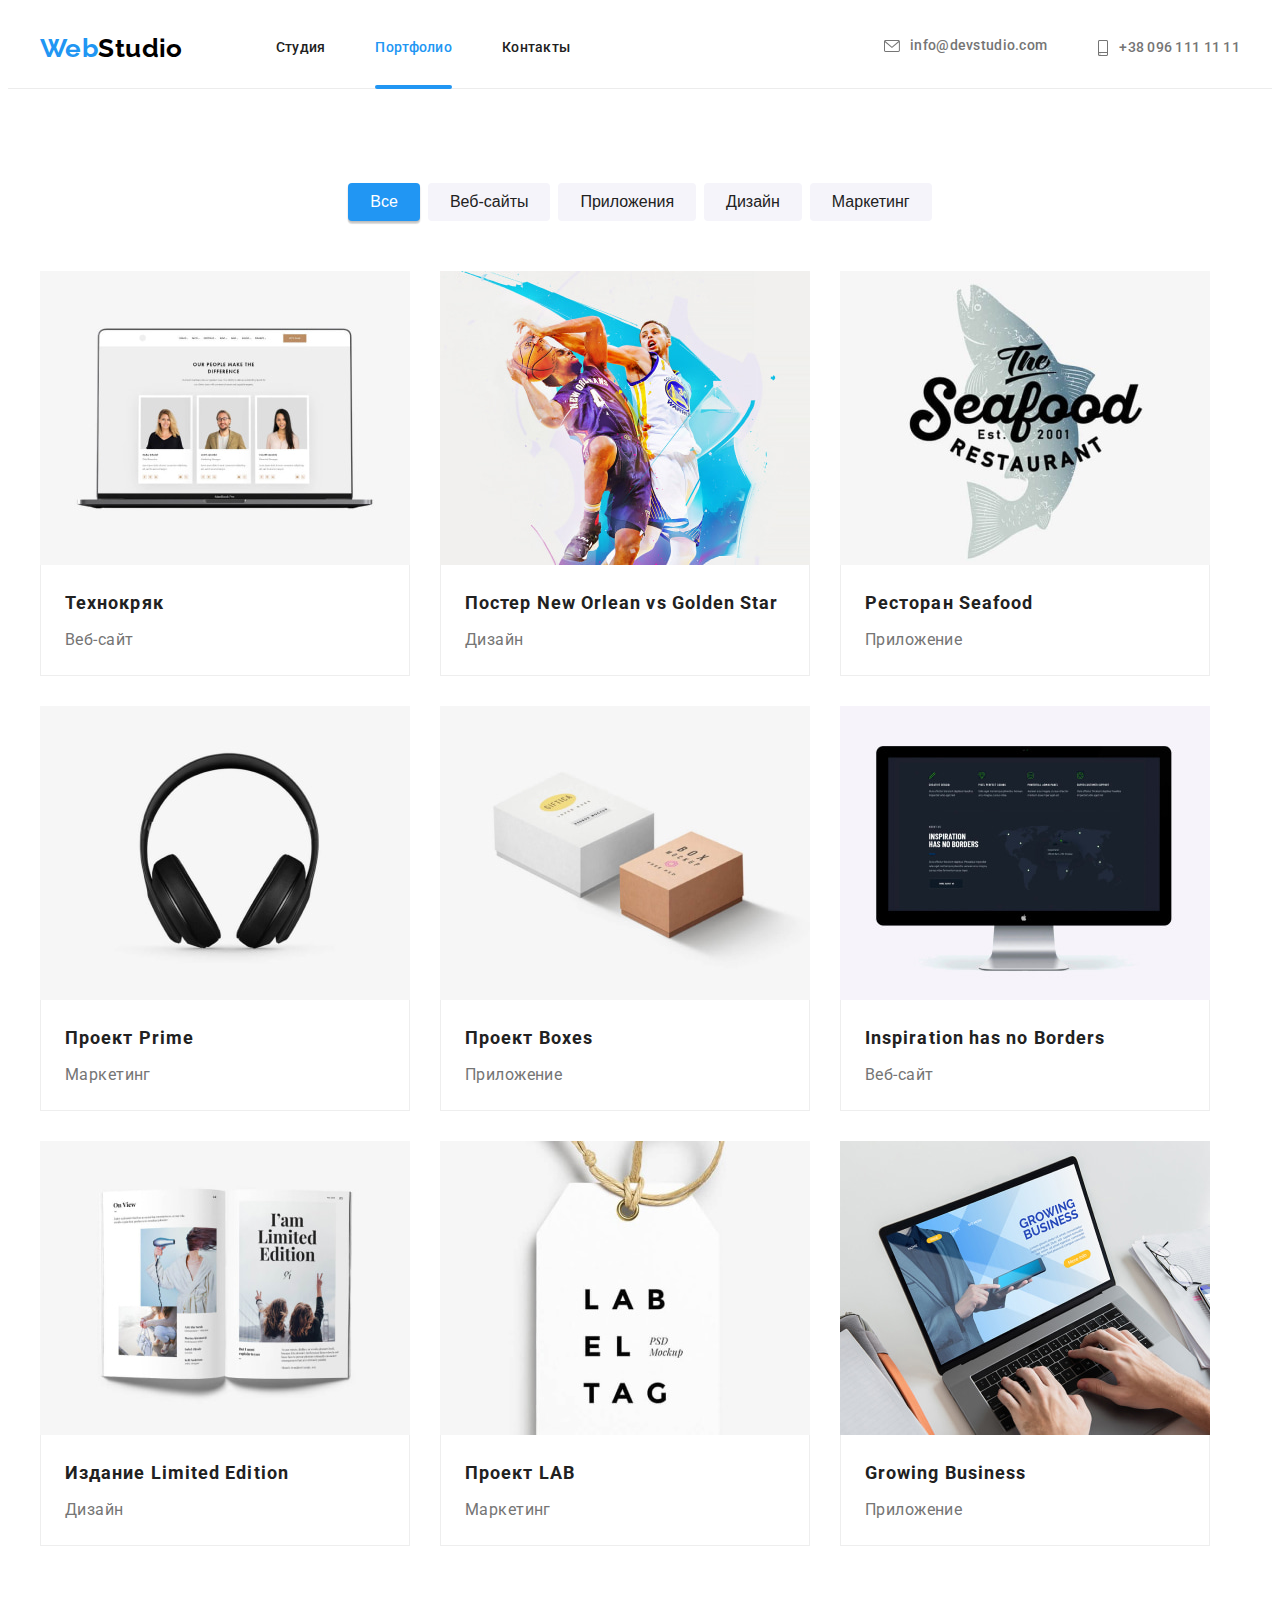
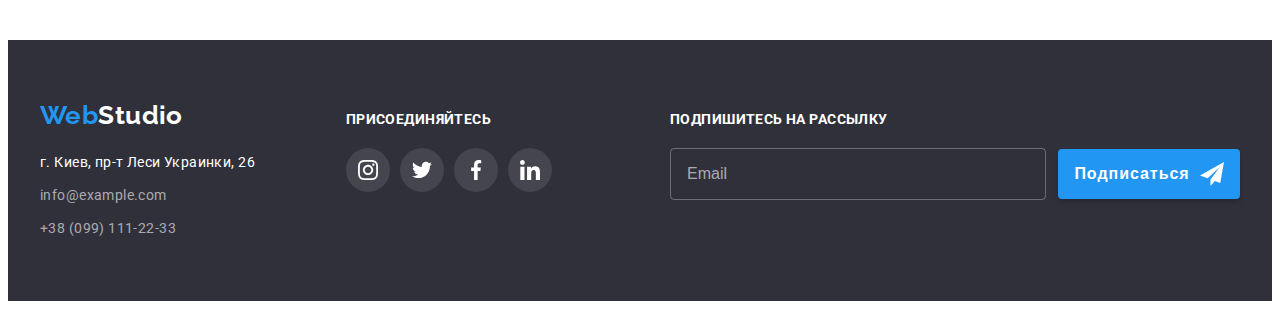
==== commit 519457ac: "Удаляет старый файл css" ====
--- a/portfolio.html
+++ b/portfolio.html
@@ -18,7 +18,6 @@
       crossorigin="anonymous"
       referrerpolicy="no-referrer"
     />
-    <link rel="stylesheet" href="./css/style.css" />
     <link rel="stylesheet" href="./css/main.min.css" />
   </head>
 
--- a/css/main.min.css
+++ b/css/main.min.css
@@ -1,2 +1,2 @@
-.visually-hidden{position:absolute;white-space:nowrap;width:1px;height:1px;overflow:hidden;border:0;padding:0;clip:rect(0 0 0 0);-webkit-clip-path:inset(50%);clip-path:inset(50%);margin:-1px}body{background-color:#fff;font-family:"Roboto", sans-serif;font-size:14px;line-height:1.71;letter-spacing:0.03em;color:#757575}.link{text-decoration:none;-webkit-transition:color 250ms cubic-bezier(0.4, 0, 0.2, 1);transition:color 250ms cubic-bezier(0.4, 0, 0.2, 1)}.link:hover,.link:focus{color:#2196f3}.list{display:-webkit-box;display:-ms-flexbox;display:flex}.container{width:1200px;margin:0 auto;padding-left:15px;padding-right:15px}.header>.container{display:-webkit-box;display:-ms-flexbox;display:flex;-webkit-box-align:center;-ms-flex-align:center;align-items:center}h1,h2,h3,p{margin:0;padding:0}ul{list-style:none;padding:0;margin:0}.img--no-gap{display:block;max-width:100%;height:auto}.btn{font-weight:700;font-size:16px;line-height:1.88;-webkit-box-align:center;-ms-flex-align:center;align-items:center;text-align:center;letter-spacing:0.06em;color:#fff;background-color:#2196f3;border:none;width:200px;height:50px;-webkit-box-shadow:0px 4px 4px rgba(0,0,0,0.15);box-shadow:0px 4px 4px rgba(0,0,0,0.15);border-radius:4px;cursor:pointer;-webkit-transition:background-color 250ms cubic-bezier(0.4, 0, 0.2, 1);transition:background-color 250ms cubic-bezier(0.4, 0, 0.2, 1)}.btn:hover,.btn:focus{background-color:#188ce8}.filters__btn{padding:6px 22px;background-color:#f5f4fa;border-radius:4px;border:none;cursor:pointer;font-weight:500;font-size:16px;line-height:1.63;text-align:center;color:#212121;-webkit-transition:color 250ms cubic-bezier(0.4, 0, 0.2, 1),background-color 250ms cubic-bezier(0.4, 0, 0.2, 1),-webkit-box-shadow 250ms cubic-bezier(0.4, 0, 0.2, 1);transition:color 250ms cubic-bezier(0.4, 0, 0.2, 1),background-color 250ms cubic-bezier(0.4, 0, 0.2, 1),-webkit-box-shadow 250ms cubic-bezier(0.4, 0, 0.2, 1);transition:color 250ms cubic-bezier(0.4, 0, 0.2, 1),background-color 250ms cubic-bezier(0.4, 0, 0.2, 1),box-shadow 250ms cubic-bezier(0.4, 0, 0.2, 1);transition:color 250ms cubic-bezier(0.4, 0, 0.2, 1),background-color 250ms cubic-bezier(0.4, 0, 0.2, 1),box-shadow 250ms cubic-bezier(0.4, 0, 0.2, 1),-webkit-box-shadow 250ms cubic-bezier(0.4, 0, 0.2, 1)}.filters__btn:hover,.filters__btn:focus,.filters__btn--active{color:#fff;background-color:#2196f3;-webkit-box-shadow:0px 3px 1px rgba(0,0,0,0.1),0px 1px 2px rgba(0,0,0,0.08),0px 2px 2px rgba(0,0,0,0.12);box-shadow:0px 3px 1px rgba(0,0,0,0.1),0px 1px 2px rgba(0,0,0,0.08),0px 2px 2px rgba(0,0,0,0.12)}.header{border-bottom:1px solid #ececec}.header__logo{display:inline-block;margin-right:93px;color:#2196f3;font-family:"Raleway";font-weight:700;font-size:26px;line-height:1.19}.header__logo--dark{color:#000}.footer__logo--white{color:#fff}.nav__list .nav__item+.nav__item{margin-left:50px}.nav__link{position:relative;display:block;padding-top:32px;padding-bottom:32px;font-weight:500;line-height:1.14;letter-spacing:0.02em;color:#212121}.nav__link--active{color:#2196f3;-webkit-transition:color 250ms cubic-bezier(0.4, 0, 0.2, 1);transition:color 250ms cubic-bezier(0.4, 0, 0.2, 1)}.nav__link.nav__link--active::after{position:absolute;content:"";bottom:0;left:0;display:block;width:100%;height:4px;background-color:#2196f3;border-radius:2px;bottom:-1px}.contacts__list{display:-webkit-box;display:-ms-flexbox;display:flex;margin-left:auto;-webkit-box-pack:end;-ms-flex-pack:end;justify-content:flex-end}.contacts__link{display:-webkit-box;display:-ms-flexbox;display:flex;-webkit-box-align:center;-ms-flex-align:center;align-items:center;padding-top:32px;padding-bottom:32px;font-family:"Roboto";font-weight:500;line-height:1.14px;letter-spacing:0.02em;color:inherit;-webkit-transition:color 250ms cubic-bezier(0.4, 0, 0.2, 1);transition:color 250ms cubic-bezier(0.4, 0, 0.2, 1)}.contacts__list .contacts__item+.contacts__item{margin-left:50px}.contacts__icon--smartphone{width:12px;height:16px;margin-right:10px;fill:#757575;-webkit-transition:fill 250ms cubic-bezier(0.4, 0, 0.2, 1);transition:fill 250ms cubic-bezier(0.4, 0, 0.2, 1)}.contacts__link:hover .contacts__icon--smartphone,.contacts__link:focus .contacts__icon--smartphone{fill:#2196f3}.contacts__icon--envelope{width:16px;height:12px;margin-right:10px;fill:#757575;-webkit-transition:fill 250ms cubic-bezier(0.4, 0, 0.2, 1);transition:fill 250ms cubic-bezier(0.4, 0, 0.2, 1)}.contacts__link:hover .contacts__icon--envelope,.contacts__link:focus .contacts__icon--envelope{fill:#2196f3}.hero{padding-top:200px;padding-bottom:200px;text-align:center;background-color:#2f303a;background-image:-webkit-gradient(linear, left top, right top, from(rgba(47,48,58,0.4)), to(rgba(47,48,58,0.4))),url("../images/main-hero.jpg");background-image:linear-gradient(to right, rgba(47,48,58,0.4), rgba(47,48,58,0.4)),url("../images/main-hero.jpg");background-repeat:no-repeat;background-position:center;background-size:cover;height:600px;max-width:1600px;margin-left:auto;margin-right:auto}.hero__title{margin-bottom:30px;margin-left:auto;margin-right:auto;max-width:696px;font-weight:900;font-size:44px;line-height:1.36;text-align:center;letter-spacing:0.06em;text-transform:uppercase;color:#fff;text-shadow:0px 4px 4px rgba(0,0,0,0.25)}.backdrop{position:fixed;top:0;left:0;width:100%;height:100%;background-color:rgba(0,0,0,0.2);opacity:1;-webkit-transition:opacity 250ms cubic-bezier(0.4, 0, 0.2, 1),visibility 250ms cubic-bezier(0.4, 0, 0.2, 1);transition:opacity 250ms cubic-bezier(0.4, 0, 0.2, 1),visibility 250ms cubic-bezier(0.4, 0, 0.2, 1);z-index:10}.backdrop.is-hidden{opacity:0;visibility:hidden;pointer-events:none}.modal-wrapper{position:absolute;top:50%;left:50%;-webkit-transform:translate(-50%, -50%);transform:translate(-50%, -50%);width:528px;background-color:#fff;border-radius:4px;padding:40px}.form__title{font-weight:700;font-size:20px;line-height:1.15;letter-spacing:0.03em;color:#212121}.form{margin-left:auto;margin-right:auto}.form__label{position:relative;display:-webkit-box;display:-ms-flexbox;display:flex;-webkit-box-orient:vertical;-webkit-box-direction:normal;-ms-flex-direction:column;flex-direction:column;margin-left:0;text-align:left;margin-bottom:10px}.form__label:first-child{margin-top:12px}.form__label--last{margin-bottom:20px}.form__input{height:40px;border:1px solid rgba(33,33,33,0.2);border-radius:4px;margin:0;padding:0;padding-left:42px;outline:transparent;-webkit-transition:border-color 250ms cubic-bezier(0.4, 0, 0.2, 1);transition:border-color 250ms cubic-bezier(0.4, 0, 0.2, 1)}.form__label:hover .form__input,.form__label:focus-within .form__input{border-color:#2196f3}.form__comment{resize:none;border:1px solid rgba(33,33,33,0.2);border-radius:4px;padding:12px 16px;height:120px;outline:transparent;-webkit-transition:border-color 250ms cubic-bezier(0.4, 0, 0.2, 1);transition:border-color 250ms cubic-bezier(0.4, 0, 0.2, 1)}.form__comment::-webkit-input-placeholder{font-size:12px;line-height:1.17;letter-spacing:0.01em;color:rgba(117,117,117,0.5)}.form__comment:-ms-input-placeholder{font-size:12px;line-height:1.17;letter-spacing:0.01em;color:rgba(117,117,117,0.5)}.form__comment::-ms-input-placeholder{font-size:12px;line-height:1.17;letter-spacing:0.01em;color:rgba(117,117,117,0.5)}.form__comment::placeholder{font-size:12px;line-height:1.17;letter-spacing:0.01em;color:rgba(117,117,117,0.5)}.form__label:hover .form__comment,.form__label:focus-within .form__comment{border-color:#2196f3}.form__policy{display:-webkit-box;display:-ms-flexbox;display:flex;-webkit-box-align:center;-ms-flex-align:center;align-items:center;-webkit-box-pack:center;-ms-flex-pack:center;justify-content:center}.form__policy-checkbox{display:-webkit-box;display:-ms-flexbox;display:flex;-webkit-box-align:center;-ms-flex-align:center;align-items:center;-webkit-box-pack:center;-ms-flex-pack:center;justify-content:center;width:16px;height:15px;border:1px solid #000;border-radius:2px;overflow:hidden;margin-right:8px;-webkit-transition:background-color 250ms cubic-bezier(0.4, 0, 0.2, 1);transition:background-color 250ms cubic-bezier(0.4, 0, 0.2, 1);-webkit-transition:border 250ms cubic-bezier(0.4, 0, 0.2, 1);transition:border 250ms cubic-bezier(0.4, 0, 0.2, 1);-webkit-transition:border-color 250ms cubic-bezier(0.4, 0, 0.2, 1);transition:border-color 250ms cubic-bezier(0.4, 0, 0.2, 1)}.form__policy:focus-within .form__policy-checkbox,.form__policy:hover .form__policy-checkbox{border-color:#2196f3}.form__policy-input:checked ~ .form__policy:focus-within .form__policy-checkbox,.form__policy-input:checked ~ .form__policy:hover .form__policy-checkbox{border:none}.form__policy-icon{width:16px;height:15px;opacity:0;background-color:#2196f3;border-color:#2196f3;-webkit-transition:opacity 250ms cubic-bezier(0.4, 0, 0.2, 1);transition:opacity 250ms cubic-bezier(0.4, 0, 0.2, 1)}.form__policy-input:checked+.form__policy-checkbox .form__policy-icon{opacity:1}.form__btn{margin-top:30px}.form__policy-link{color:#2196f3;text-decoration:underline;cursor:pointer}.form__icon{position:absolute;bottom:11px;left:12px;width:18px;height:18px;-webkit-transition:fill 250ms cubic-bezier(0.4, 0, 0.2, 1);transition:fill 250ms cubic-bezier(0.4, 0, 0.2, 1)}.form__label:hover .form__icon,.form__label:focus-within .form__icon{fill:#2196f3}.form__subtitle{font-size:12px;line-height:1.16;letter-spacing:0.01em;color:#757575;-webkit-transition:color 250ms cubic-bezier(0.4, 0, 0.2, 1);transition:color 250ms cubic-bezier(0.4, 0, 0.2, 1)}.form__label:hover .form__subtitle,.form__label:focus-within .form__subtitle{color:#2196f3}.form__policy-subtitle{font-size:14px;line-height:1.71;color:#757575;margin-right:4px}.form__icon--close{width:18px;height:18px;-webkit-transition:fill 250ms cubic-bezier(0.4, 0, 0.2, 1);transition:fill 250ms cubic-bezier(0.4, 0, 0.2, 1)}.form__btn--close:hover .form__icon--close,.form__btn--close:focus-within .form__icon--close{fill:#2196f3}.form__btn--close{position:absolute;top:8px;right:8px;padding:0;width:30px;height:30px;display:-webkit-box;display:-ms-flexbox;display:flex;-webkit-box-pack:center;-ms-flex-pack:center;justify-content:center;-webkit-box-align:center;-ms-flex-align:center;align-items:center;border:1px solid rgba(0,0,0,0.1);border-radius:50%;background-color:transparent;cursor:pointer}.subscribe{margin-left:auto;width:570px}.form-footer{display:-webkit-box;display:-ms-flexbox;display:flex;-webkit-box-pack:justify;-ms-flex-pack:justify;justify-content:space-between;-webkit-box-align:baseline;-ms-flex-align:baseline;align-items:baseline}.form-footer__label{margin-right:12px}.form-footer__input{height:50px;width:358px;color:rgba(255,255,255,0.6);border:1px solid rgba(255,255,255,0.3);border-radius:4px;margin:0;padding:0;padding-left:16px;background-color:inherit;outline:transparent;-webkit-transition:border-color 250ms cubic-bezier(0.4, 0, 0.2, 1);transition:border-color 250ms cubic-bezier(0.4, 0, 0.2, 1)}.form-footer__input::-webkit-input-placeholder{font-size:16px;line-height:1.25;color:rgba(255,255,255,0.6)}.form-footer__input:-ms-input-placeholder{font-size:16px;line-height:1.25;color:rgba(255,255,255,0.6)}.form-footer__input::-ms-input-placeholder{font-size:16px;line-height:1.25;color:rgba(255,255,255,0.6)}.form-footer__input::placeholder{font-size:16px;line-height:1.25;color:rgba(255,255,255,0.6)}.form-footer__label:hover .form-footer__input,.form-footer__label:focus-within .form-footer__input{border-color:#2196f3}.form-footer__btn{display:-webkit-box;display:-ms-flexbox;display:flex;-webkit-box-pack:center;-ms-flex-pack:center;justify-content:center;-webkit-box-align:center;-ms-flex-align:center;align-items:center}.form-footer__icon{margin-left:10px;width:24px;height:24px}.benefits{padding-top:94px;padding-bottom:94px}.benefits__list{display:-webkit-box;display:-ms-flexbox;display:flex}.benefits__item{width:270px}.benefits__item::before{display:block;content:"";height:120px;background-repeat:no-repeat;background-position:center;background-color:#f5f4fa;margin-bottom:30px}.benefits__item+.benefits__item{margin-left:30px}.benefits__title{display:-webkit-box;display:-ms-flexbox;display:flex;margin-bottom:10px;font-size:inherit;font-weight:700;line-height:1.14;text-transform:uppercase;color:#212121}.benefits__icon--antenna::before{background-image:url(../images/antenna.svg)}.benefits__icon--clock::before{background-image:url(../images/clock.svg)}.benefits__icon--diagram::before{background-image:url(../images/diagram.svg)}.benefits__icon--astronaut::before{background-image:url(../images/astronaut.svg)}.services{padding-bottom:94px}.services__title{margin-bottom:50px;font-weight:700;font-size:36px;line-height:1.17;text-align:center;color:#212121}.services__list{display:-webkit-box;display:-ms-flexbox;display:flex;z-index:1}.services__item{position:relative}.services__item+.services__item{margin-left:30px}.services__thumb{font-weight:700;font-size:14px;line-height:1.14;letter-spacing:0.03em;color:#fff;position:absolute;bottom:0;background-color:rgba(47,48,58,0.8);width:100%;height:24%;text-transform:uppercase;display:-webkit-box;display:-ms-flexbox;display:flex;-webkit-box-pack:center;-ms-flex-pack:center;justify-content:center;-webkit-box-align:center;-ms-flex-align:center;align-items:center}.team{background-color:#f5f4fa;padding-top:94px;padding-bottom:94px}.team .services__title{margin-bottom:50px}.team-list{display:-webkit-box;display:-ms-flexbox;display:flex}.team-item{background:#fff;-webkit-box-shadow:0px 1px 3px rgba(0,0,0,0.12),0px 1px 1px rgba(0,0,0,0.14),0px 2px 1px rgba(0,0,0,0.2);box-shadow:0px 1px 3px rgba(0,0,0,0.12),0px 1px 1px rgba(0,0,0,0.14),0px 2px 1px rgba(0,0,0,0.2);border-radius:0 0 4px 4px;width:270px}.team-item:not(:last-child){margin-right:30px}.team-name{padding:30px 10px 30px 10px}.team-leader{margin-bottom:10px;font-weight:500;font-size:16px;line-height:1.19;text-align:center;color:var(--main-text-color)}.team-profesion{font-size:16px;line-height:1.19;text-align:center}.team-contacts-list{display:-webkit-box;display:-ms-flexbox;display:flex;-webkit-box-pack:center;-ms-flex-pack:center;justify-content:center;margin-top:16px}.team-contacts-link{display:-webkit-box;display:-ms-flexbox;display:flex;-webkit-box-pack:center;-ms-flex-pack:center;justify-content:center;-webkit-box-align:center;-ms-flex-align:center;align-items:center;width:44px;height:44px;border-radius:50%;-webkit-transition:background-color 250ms cubic-bezier(0.4, 0, 0.2, 1);transition:background-color 250ms cubic-bezier(0.4, 0, 0.2, 1)}.team-contacts-link:hover,.team-contacts-link:focus{background-color:#2196f3;cursor:pointer}.team-icon{width:20px;height:20px;fill:#afb1b8;-webkit-transition:fill 250ms cubic-bezier(0.4, 0, 0.2, 1);transition:fill 250ms cubic-bezier(0.4, 0, 0.2, 1)}.team-contacts-link:hover .team-icon,.team-contacts-link:focus .team-icon{fill:#fff}.team-contacts-item:not(:last-child){margin-right:10px}.partners{padding-top:94px;padding-bottom:94px}.partners__list{display:-webkit-box;display:-ms-flexbox;display:flex}.partners__item:not(:last-child){margin-right:30px}.partners__link{display:-webkit-box;display:-ms-flexbox;display:flex;-webkit-box-pack:center;-ms-flex-pack:center;justify-content:center;-webkit-box-align:center;-ms-flex-align:center;align-items:center;width:170px;height:92px;border:1px solid #afb1b8;-webkit-transition:border 250ms cubic-bezier(0.4, 0, 0.2, 1);transition:border 250ms cubic-bezier(0.4, 0, 0.2, 1)}.partners__link:hover,.partners__link:focus{border:1px solid #2196f3}.partners__icon{width:106px;height:60px;fill:#afb1b8;-webkit-transition:fill 250ms cubic-bezier(0.4, 0, 0.2, 1);transition:fill 250ms cubic-bezier(0.4, 0, 0.2, 1)}.partners__link:hover .partners__icon,.partners__link:focus .partners__icon{fill:#2196f3}.footer{background-color:#2f303a;padding-top:60px;padding-bottom:60px}.footer .header__logo{margin-bottom:20px}.contscts-footer{font-style:inherit;color:#fff}.contscts-footer__adress{margin-bottom:9px}.contacts-footer__link{color:rgba(255,255,255,0.6)}.contacts-footer__item:not(:last-child){margin-bottom:9px}.join{margin-left:70px}.join__title{display:block;margin-bottom:20px;font-weight:700;font-size:14px;line-height:1.14;text-transform:uppercase;color:#fff}.footer__content{display:-webkit-box;display:-ms-flexbox;display:flex;-webkit-box-align:baseline;-ms-flex-align:baseline;align-items:baseline}.join__list{display:-webkit-box;display:-ms-flexbox;display:flex}.join__item:not(:last-child){margin-right:10px}.join__link{display:-webkit-box;display:-ms-flexbox;display:flex;-webkit-box-align:center;-ms-flex-align:center;align-items:center;-webkit-box-pack:center;-ms-flex-pack:center;justify-content:center;width:44px;height:44px;border-radius:50%;background:rgba(255,255,255,0.1);cursor:pointer;-webkit-transition:background-color 250ms cubic-bezier(0.4, 0, 0.2, 1);transition:background-color 250ms cubic-bezier(0.4, 0, 0.2, 1)}.join__link:hover,.join__link:focus{background-color:#2196f3}.join__icon{width:20px;height:20px;fill:#fff}.portfolio{padding-top:94px;padding-bottom:94px}.filters__list{display:-webkit-box;display:-ms-flexbox;display:flex;margin-bottom:50px;-webkit-box-pack:center;-ms-flex-pack:center;justify-content:center}.filters__item:not(:last-child){margin-right:8px}.projects__list{display:-webkit-box;display:-ms-flexbox;display:flex;-ms-flex-wrap:wrap;flex-wrap:wrap}.projects__item{margin-bottom:30px;margin-right:30px;background:#fff;width:370px;position:relative}.projects__item:nth-child(3n){margin-right:0}.projects__item:nth-last-child(-n+3){margin-bottom:0}.projects__name{margin-bottom:4px;font-weight:700;font-size:18px;line-height:2;letter-spacing:0.06em;color:#212121}.projects__view{font-size:16px;line-height:1.88}.projects__cards{padding:20px 24px;border-left:1px solid #eee;border-bottom:1px solid #eee;border-right:1px solid #eee}.projects__link{color:inherit;text-decoration:none;display:block;-webkit-transition:-webkit-box-shadow 250ms cubic-bezier(0.4, 0, 0.2, 1);transition:-webkit-box-shadow 250ms cubic-bezier(0.4, 0, 0.2, 1);transition:box-shadow 250ms cubic-bezier(0.4, 0, 0.2, 1);transition:box-shadow 250ms cubic-bezier(0.4, 0, 0.2, 1), -webkit-box-shadow 250ms cubic-bezier(0.4, 0, 0.2, 1)}.projects__link:hover,.projects__link:focus{-webkit-box-shadow:0px 1px 1px rgba(0,0,0,0.12),0px 4px 4px rgba(0,0,0,0.06),1px 4px 6px rgba(0,0,0,0.16);box-shadow:0px 1px 1px rgba(0,0,0,0.12),0px 4px 4px rgba(0,0,0,0.06),1px 4px 6px rgba(0,0,0,0.16)}.projects__thumb{position:relative;overflow:hidden}.projects__subtitle{font-size:18px;line-height:1.56;letter-spacing:0.03em;color:#fff;position:absolute;top:0;left:0;padding:63px 24px;width:100%;height:100%;background-color:rgba(33,150,243,0.9);-webkit-transform:translateY(100%);transform:translateY(100%);-webkit-transition:-webkit-transform 250ms cubic-bezier(0.4, 0, 0.2, 1);transition:-webkit-transform 250ms cubic-bezier(0.4, 0, 0.2, 1);transition:transform 250ms cubic-bezier(0.4, 0, 0.2, 1);transition:transform 250ms cubic-bezier(0.4, 0, 0.2, 1), -webkit-transform 250ms cubic-bezier(0.4, 0, 0.2, 1)}.projects__link:hover .projects__subtitle,.projects__link:focus .projects__subtitle{-webkit-transform:translateY(0);transform:translateY(0)}
+.visually-hidden{position:absolute;white-space:nowrap;width:1px;height:1px;overflow:hidden;border:0;padding:0;clip:rect(0 0 0 0);-webkit-clip-path:inset(50%);clip-path:inset(50%);margin:-1px}body{background-color:#fff;font-family:"Roboto", sans-serif;font-size:14px;line-height:1.71;letter-spacing:0.03em;color:#757575}.link{text-decoration:none;-webkit-transition:color 250ms cubic-bezier(0.4, 0, 0.2, 1);transition:color 250ms cubic-bezier(0.4, 0, 0.2, 1)}.link:hover,.link:focus{color:#2196f3}.list{display:-webkit-box;display:-ms-flexbox;display:flex}.container{width:1200px;margin:0 auto;padding-left:15px;padding-right:15px}.header>.container{display:-webkit-box;display:-ms-flexbox;display:flex;-webkit-box-align:center;-ms-flex-align:center;align-items:center}h1,h2,h3,p{margin:0;padding:0}ul{list-style:none;padding:0;margin:0}.img--no-gap{display:block;max-width:100%;height:auto}.header{border-bottom:1px solid #ececec}.header__logo{display:inline-block;margin-right:93px;color:#2196f3;font-family:"Raleway";font-weight:700;font-size:26px;line-height:1.19}.header__logo--dark{color:#000}.footer__logo--white{color:#fff}.nav__list .nav__item+.nav__item{margin-left:50px}.nav__link{position:relative;display:block;padding-top:32px;padding-bottom:32px;font-weight:500;line-height:1.14;letter-spacing:0.02em;color:#212121}.nav__link--active{color:#2196f3;-webkit-transition:color 250ms cubic-bezier(0.4, 0, 0.2, 1);transition:color 250ms cubic-bezier(0.4, 0, 0.2, 1)}.nav__link.nav__link--active::after{position:absolute;content:"";bottom:0;left:0;display:block;width:100%;height:4px;background-color:#2196f3;border-radius:2px;bottom:-1px}.contacts__list{display:-webkit-box;display:-ms-flexbox;display:flex;margin-left:auto;-webkit-box-pack:end;-ms-flex-pack:end;justify-content:flex-end}.contacts__link{display:-webkit-box;display:-ms-flexbox;display:flex;-webkit-box-align:center;-ms-flex-align:center;align-items:center;padding-top:32px;padding-bottom:32px;font-family:"Roboto";font-weight:500;line-height:1.14px;letter-spacing:0.02em;color:inherit;-webkit-transition:color 250ms cubic-bezier(0.4, 0, 0.2, 1);transition:color 250ms cubic-bezier(0.4, 0, 0.2, 1)}.contacts__list .contacts__item+.contacts__item{margin-left:50px}.contacts__icon--smartphone{width:12px;height:16px;margin-right:10px;fill:#757575;-webkit-transition:fill 250ms cubic-bezier(0.4, 0, 0.2, 1);transition:fill 250ms cubic-bezier(0.4, 0, 0.2, 1)}.contacts__link:hover .contacts__icon--smartphone,.contacts__link:focus .contacts__icon--smartphone{fill:#2196f3}.contacts__icon--envelope{width:16px;height:12px;margin-right:10px;fill:#757575;-webkit-transition:fill 250ms cubic-bezier(0.4, 0, 0.2, 1);transition:fill 250ms cubic-bezier(0.4, 0, 0.2, 1)}.contacts__link:hover .contacts__icon--envelope,.contacts__link:focus .contacts__icon--envelope{fill:#2196f3}.hero{padding-top:200px;padding-bottom:200px;text-align:center;background-color:#2f303a;background-image:-webkit-gradient(linear, left top, right top, from(rgba(47,48,58,0.4)), to(rgba(47,48,58,0.4))),url("../images/main-hero.jpg");background-image:linear-gradient(to right, rgba(47,48,58,0.4), rgba(47,48,58,0.4)),url("../images/main-hero.jpg");background-repeat:no-repeat;background-position:center;background-size:cover;height:600px;max-width:1600px;margin-left:auto;margin-right:auto}.hero__title{margin-bottom:30px;margin-left:auto;margin-right:auto;max-width:696px;font-weight:900;font-size:44px;line-height:1.36;text-align:center;letter-spacing:0.06em;text-transform:uppercase;color:#fff;text-shadow:0px 4px 4px rgba(0,0,0,0.25)}.backdrop{position:fixed;top:0;left:0;width:100%;height:100%;background-color:rgba(0,0,0,0.2);opacity:1;-webkit-transition:opacity 250ms cubic-bezier(0.4, 0, 0.2, 1),visibility 250ms cubic-bezier(0.4, 0, 0.2, 1);transition:opacity 250ms cubic-bezier(0.4, 0, 0.2, 1),visibility 250ms cubic-bezier(0.4, 0, 0.2, 1);z-index:10}.backdrop.is-hidden{opacity:0;visibility:hidden;pointer-events:none}.modal-wrapper{position:absolute;top:50%;left:50%;-webkit-transform:translate(-50%, -50%);transform:translate(-50%, -50%);width:528px;background-color:#fff;border-radius:4px;padding:40px}.form__title{font-weight:700;font-size:20px;line-height:1.15;letter-spacing:0.03em;color:#212121}.form{margin-left:auto;margin-right:auto}.form__label{position:relative;display:-webkit-box;display:-ms-flexbox;display:flex;-webkit-box-orient:vertical;-webkit-box-direction:normal;-ms-flex-direction:column;flex-direction:column;margin-left:0;text-align:left;margin-bottom:10px}.form__label:first-child{margin-top:12px}.form__label--last{margin-bottom:20px}.form__input{height:40px;border:1px solid rgba(33,33,33,0.2);border-radius:4px;margin:0;padding:0;padding-left:42px;outline:transparent;-webkit-transition:border-color 250ms cubic-bezier(0.4, 0, 0.2, 1);transition:border-color 250ms cubic-bezier(0.4, 0, 0.2, 1)}.form__label:hover .form__input,.form__label:focus-within .form__input{border-color:#2196f3}.form__comment{resize:none;border:1px solid rgba(33,33,33,0.2);border-radius:4px;padding:12px 16px;height:120px;outline:transparent;-webkit-transition:border-color 250ms cubic-bezier(0.4, 0, 0.2, 1);transition:border-color 250ms cubic-bezier(0.4, 0, 0.2, 1)}.form__comment::-webkit-input-placeholder{font-size:12px;line-height:1.17;letter-spacing:0.01em;color:rgba(117,117,117,0.5)}.form__comment:-ms-input-placeholder{font-size:12px;line-height:1.17;letter-spacing:0.01em;color:rgba(117,117,117,0.5)}.form__comment::-ms-input-placeholder{font-size:12px;line-height:1.17;letter-spacing:0.01em;color:rgba(117,117,117,0.5)}.form__comment::placeholder{font-size:12px;line-height:1.17;letter-spacing:0.01em;color:rgba(117,117,117,0.5)}.form__label:hover .form__comment,.form__label:focus-within .form__comment{border-color:#2196f3}.form__policy{display:-webkit-box;display:-ms-flexbox;display:flex;-webkit-box-align:center;-ms-flex-align:center;align-items:center;-webkit-box-pack:center;-ms-flex-pack:center;justify-content:center}.form__policy-checkbox{display:-webkit-box;display:-ms-flexbox;display:flex;-webkit-box-align:center;-ms-flex-align:center;align-items:center;-webkit-box-pack:center;-ms-flex-pack:center;justify-content:center;width:16px;height:15px;border:1px solid #000;border-radius:2px;overflow:hidden;margin-right:8px;-webkit-transition:background-color 250ms cubic-bezier(0.4, 0, 0.2, 1);transition:background-color 250ms cubic-bezier(0.4, 0, 0.2, 1);-webkit-transition:border 250ms cubic-bezier(0.4, 0, 0.2, 1);transition:border 250ms cubic-bezier(0.4, 0, 0.2, 1);-webkit-transition:border-color 250ms cubic-bezier(0.4, 0, 0.2, 1);transition:border-color 250ms cubic-bezier(0.4, 0, 0.2, 1)}.form__policy:focus-within .form__policy-checkbox,.form__policy:hover .form__policy-checkbox{border-color:#2196f3}.form__policy-input:checked ~ .form__policy:focus-within .form__policy-checkbox,.form__policy-input:checked ~ .form__policy:hover .form__policy-checkbox{border:none}.form__policy-icon{width:16px;height:15px;opacity:0;background-color:#2196f3;border-color:#2196f3;-webkit-transition:opacity 250ms cubic-bezier(0.4, 0, 0.2, 1);transition:opacity 250ms cubic-bezier(0.4, 0, 0.2, 1)}.form__policy-input:checked+.form__policy-checkbox .form__policy-icon{opacity:1}.form__btn{margin-top:30px}.form__policy-link{color:#2196f3;text-decoration:underline;cursor:pointer}.form__icon{position:absolute;bottom:11px;left:12px;width:18px;height:18px;-webkit-transition:fill 250ms cubic-bezier(0.4, 0, 0.2, 1);transition:fill 250ms cubic-bezier(0.4, 0, 0.2, 1)}.form__label:hover .form__icon,.form__label:focus-within .form__icon{fill:#2196f3}.form__subtitle{font-size:12px;line-height:1.16;letter-spacing:0.01em;margin-bottom:4px;color:#757575;-webkit-transition:color 250ms cubic-bezier(0.4, 0, 0.2, 1);transition:color 250ms cubic-bezier(0.4, 0, 0.2, 1)}.form__label:hover .form__subtitle,.form__label:focus-within .form__subtitle{color:#2196f3}.form__policy-subtitle{font-size:14px;line-height:1.71;color:#757575;margin-right:4px}.form__icon--close{width:18px;height:18px;-webkit-transition:fill 250ms cubic-bezier(0.4, 0, 0.2, 1);transition:fill 250ms cubic-bezier(0.4, 0, 0.2, 1)}.form__btn--close:hover .form__icon--close,.form__btn--close:focus-within .form__icon--close{fill:#2196f3}.form__btn--close{position:absolute;top:8px;right:8px;padding:0;width:30px;height:30px;display:-webkit-box;display:-ms-flexbox;display:flex;-webkit-box-pack:center;-ms-flex-pack:center;justify-content:center;-webkit-box-align:center;-ms-flex-align:center;align-items:center;border:1px solid rgba(0,0,0,0.1);border-radius:50%;background-color:transparent;cursor:pointer}.subscribe{margin-left:auto;width:570px}.form-footer{display:-webkit-box;display:-ms-flexbox;display:flex;-webkit-box-pack:justify;-ms-flex-pack:justify;justify-content:space-between;-webkit-box-align:baseline;-ms-flex-align:baseline;align-items:baseline}.form-footer__label{margin-right:12px}.form-footer__input{height:50px;width:358px;color:rgba(255,255,255,0.6);border:1px solid rgba(255,255,255,0.3);border-radius:4px;margin:0;padding:0;padding-left:16px;background-color:inherit;outline:transparent;-webkit-transition:border-color 250ms cubic-bezier(0.4, 0, 0.2, 1);transition:border-color 250ms cubic-bezier(0.4, 0, 0.2, 1)}.form-footer__input::-webkit-input-placeholder{font-size:16px;line-height:1.25;color:rgba(255,255,255,0.6)}.form-footer__input:-ms-input-placeholder{font-size:16px;line-height:1.25;color:rgba(255,255,255,0.6)}.form-footer__input::-ms-input-placeholder{font-size:16px;line-height:1.25;color:rgba(255,255,255,0.6)}.form-footer__input::placeholder{font-size:16px;line-height:1.25;color:rgba(255,255,255,0.6)}.form-footer__btn{display:-webkit-box;display:-ms-flexbox;display:flex;-webkit-box-pack:center;-ms-flex-pack:center;justify-content:center;-webkit-box-align:center;-ms-flex-align:center;align-items:center}.form-footer__icon{margin-left:10px;width:24px;height:24px}.benefits{padding-top:94px;padding-bottom:94px}.benefits__list{display:-webkit-box;display:-ms-flexbox;display:flex}.benefits__item{width:270px}.benefits__item::before{display:block;content:"";height:120px;background-repeat:no-repeat;background-position:center;background-color:#f5f4fa;margin-bottom:30px}.benefits__item+.benefits__item{margin-left:30px}.benefits__title{display:-webkit-box;display:-ms-flexbox;display:flex;margin-bottom:10px;font-size:inherit;font-weight:700;line-height:1.14;text-transform:uppercase;color:#212121}.benefits__icon--antenna::before{background-image:url(../images/antenna.svg)}.benefits__icon--clock::before{background-image:url(../images/clock.svg)}.benefits__icon--diagram::before{background-image:url(../images/diagram.svg)}.benefits__icon--astronaut::before{background-image:url(../images/astronaut.svg)}.services{padding-bottom:94px}.services__title{margin-bottom:50px;font-weight:700;font-size:36px;line-height:1.17;text-align:center;color:#212121}.services__list{display:-webkit-box;display:-ms-flexbox;display:flex;z-index:1}.services__item{position:relative}.services__item+.services__item{margin-left:30px}.services__thumb{font-weight:700;font-size:14px;line-height:1.14;letter-spacing:0.03em;color:#fff;position:absolute;bottom:0;background-color:rgba(47,48,58,0.8);width:100%;height:24%;text-transform:uppercase;display:-webkit-box;display:-ms-flexbox;display:flex;-webkit-box-pack:center;-ms-flex-pack:center;justify-content:center;-webkit-box-align:center;-ms-flex-align:center;align-items:center}.team{background-color:#f5f4fa;padding-top:94px;padding-bottom:94px}.team .services__title{margin-bottom:50px}.team-list{display:-webkit-box;display:-ms-flexbox;display:flex}.team-item{background:#fff;-webkit-box-shadow:0px 1px 3px rgba(0,0,0,0.12),0px 1px 1px rgba(0,0,0,0.14),0px 2px 1px rgba(0,0,0,0.2);box-shadow:0px 1px 3px rgba(0,0,0,0.12),0px 1px 1px rgba(0,0,0,0.14),0px 2px 1px rgba(0,0,0,0.2);border-radius:0 0 4px 4px;width:270px}.team-item:not(:last-child){margin-right:30px}.team-name{padding:30px 10px 30px 10px}.team-leader{margin-bottom:10px;font-weight:500;font-size:16px;line-height:1.19;text-align:center;color:var(--main-text-color)}.team-profesion{font-size:16px;line-height:1.19;text-align:center}.team-contacts-list{display:-webkit-box;display:-ms-flexbox;display:flex;-webkit-box-pack:center;-ms-flex-pack:center;justify-content:center;margin-top:16px}.team-contacts-link{display:-webkit-box;display:-ms-flexbox;display:flex;-webkit-box-pack:center;-ms-flex-pack:center;justify-content:center;-webkit-box-align:center;-ms-flex-align:center;align-items:center;width:44px;height:44px;border-radius:50%;-webkit-transition:background-color 250ms cubic-bezier(0.4, 0, 0.2, 1);transition:background-color 250ms cubic-bezier(0.4, 0, 0.2, 1)}.team-contacts-link:hover,.team-contacts-link:focus{background-color:#2196f3;cursor:pointer}.team-icon{width:20px;height:20px;fill:#afb1b8;-webkit-transition:fill 250ms cubic-bezier(0.4, 0, 0.2, 1);transition:fill 250ms cubic-bezier(0.4, 0, 0.2, 1)}.team-contacts-link:hover .team-icon,.team-contacts-link:focus .team-icon{fill:#fff}.team-contacts-item:not(:last-child){margin-right:10px}.partners{padding-top:94px;padding-bottom:94px}.partners__list{display:-webkit-box;display:-ms-flexbox;display:flex}.partners__item:not(:last-child){margin-right:30px}.partners__link{display:-webkit-box;display:-ms-flexbox;display:flex;-webkit-box-pack:center;-ms-flex-pack:center;justify-content:center;-webkit-box-align:center;-ms-flex-align:center;align-items:center;width:170px;height:92px;border:1px solid #afb1b8;-webkit-transition:border 250ms cubic-bezier(0.4, 0, 0.2, 1);transition:border 250ms cubic-bezier(0.4, 0, 0.2, 1)}.partners__link:hover,.partners__link:focus{border:1px solid #2196f3}.partners__icon{width:106px;height:60px;fill:#afb1b8;-webkit-transition:fill 250ms cubic-bezier(0.4, 0, 0.2, 1);transition:fill 250ms cubic-bezier(0.4, 0, 0.2, 1)}.partners__link:hover .partners__icon,.partners__link:focus .partners__icon{fill:#2196f3}.footer{background-color:#2f303a;padding-top:60px;padding-bottom:60px}.footer .header__logo{margin-bottom:20px}.contscts-footer{font-style:inherit;color:#fff}.contscts-footer__adress{margin-bottom:9px}.contacts-footer__link{color:rgba(255,255,255,0.6)}.contacts-footer__item:not(:last-child){margin-bottom:9px}.join{margin-left:70px}.join__title{display:block;margin-bottom:20px;font-weight:700;font-size:14px;line-height:1.14;text-transform:uppercase;color:#fff}.footer__content{display:-webkit-box;display:-ms-flexbox;display:flex;-webkit-box-align:baseline;-ms-flex-align:baseline;align-items:baseline}.join__list{display:-webkit-box;display:-ms-flexbox;display:flex}.join__item:not(:last-child){margin-right:10px}.join__link{display:-webkit-box;display:-ms-flexbox;display:flex;-webkit-box-align:center;-ms-flex-align:center;align-items:center;-webkit-box-pack:center;-ms-flex-pack:center;justify-content:center;width:44px;height:44px;border-radius:50%;background:rgba(255,255,255,0.1);cursor:pointer;-webkit-transition:background-color 250ms cubic-bezier(0.4, 0, 0.2, 1);transition:background-color 250ms cubic-bezier(0.4, 0, 0.2, 1)}.join__link:hover,.join__link:focus{background-color:#2196f3}.join__icon{width:20px;height:20px;fill:#fff}.portfolio{padding-top:94px;padding-bottom:94px}.filters__list{display:-webkit-box;display:-ms-flexbox;display:flex;margin-bottom:50px;-webkit-box-pack:center;-ms-flex-pack:center;justify-content:center}.filters__item:not(:last-child){margin-right:8px}.projects__list{display:-webkit-box;display:-ms-flexbox;display:flex;-ms-flex-wrap:wrap;flex-wrap:wrap}.projects__item{margin-bottom:30px;margin-right:30px;background:#fff;width:370px;position:relative}.projects__item:nth-child(3n){margin-right:0}.projects__item:nth-last-child(-n+3){margin-bottom:0}.projects__name{margin-bottom:4px;font-weight:700;font-size:18px;line-height:2;letter-spacing:0.06em;color:#212121}.projects__view{font-size:16px;line-height:1.88}.projects__cards{padding:20px 24px;border-left:1px solid #eee;border-bottom:1px solid #eee;border-right:1px solid #eee}.projects__link{color:inherit;text-decoration:none;display:block;-webkit-transition:-webkit-box-shadow 250ms cubic-bezier(0.4, 0, 0.2, 1);transition:-webkit-box-shadow 250ms cubic-bezier(0.4, 0, 0.2, 1);transition:box-shadow 250ms cubic-bezier(0.4, 0, 0.2, 1);transition:box-shadow 250ms cubic-bezier(0.4, 0, 0.2, 1), -webkit-box-shadow 250ms cubic-bezier(0.4, 0, 0.2, 1)}.projects__link:hover,.projects__link:focus{-webkit-box-shadow:0px 1px 1px rgba(0,0,0,0.12),0px 4px 4px rgba(0,0,0,0.06),1px 4px 6px rgba(0,0,0,0.16);box-shadow:0px 1px 1px rgba(0,0,0,0.12),0px 4px 4px rgba(0,0,0,0.06),1px 4px 6px rgba(0,0,0,0.16)}.projects__thumb{position:relative;overflow:hidden}.projects__subtitle{font-size:18px;line-height:1.56;letter-spacing:0.03em;color:#fff;position:absolute;top:0;left:0;padding:63px 24px;width:100%;height:100%;background-color:rgba(33,150,243,0.9);-webkit-transform:translateY(100%);transform:translateY(100%);-webkit-transition:-webkit-transform 250ms cubic-bezier(0.4, 0, 0.2, 1);transition:-webkit-transform 250ms cubic-bezier(0.4, 0, 0.2, 1);transition:transform 250ms cubic-bezier(0.4, 0, 0.2, 1);transition:transform 250ms cubic-bezier(0.4, 0, 0.2, 1), -webkit-transform 250ms cubic-bezier(0.4, 0, 0.2, 1)}.projects__link:hover .projects__subtitle,.projects__link:focus .projects__subtitle{-webkit-transform:translateY(0);transform:translateY(0)}.btn{font-weight:700;font-size:16px;line-height:1.88;-webkit-box-align:center;-ms-flex-align:center;align-items:center;text-align:center;letter-spacing:0.06em;color:#fff;background-color:#2196f3;border:none;width:200px;height:50px;-webkit-box-shadow:0px 4px 4px rgba(0,0,0,0.15);box-shadow:0px 4px 4px rgba(0,0,0,0.15);border-radius:4px;cursor:pointer;-webkit-transition:background-color 250ms cubic-bezier(0.4, 0, 0.2, 1);transition:background-color 250ms cubic-bezier(0.4, 0, 0.2, 1)}.btn:hover,.btn:focus{background-color:#188ce8}.filters__btn{padding:6px 22px;background-color:#f5f4fa;border-radius:4px;border:none;cursor:pointer;font-weight:500;font-size:16px;line-height:1.63;text-align:center;color:#212121;-webkit-transition:color 250ms cubic-bezier(0.4, 0, 0.2, 1),background-color 250ms cubic-bezier(0.4, 0, 0.2, 1),-webkit-box-shadow 250ms cubic-bezier(0.4, 0, 0.2, 1);transition:color 250ms cubic-bezier(0.4, 0, 0.2, 1),background-color 250ms cubic-bezier(0.4, 0, 0.2, 1),-webkit-box-shadow 250ms cubic-bezier(0.4, 0, 0.2, 1);transition:color 250ms cubic-bezier(0.4, 0, 0.2, 1),background-color 250ms cubic-bezier(0.4, 0, 0.2, 1),box-shadow 250ms cubic-bezier(0.4, 0, 0.2, 1);transition:color 250ms cubic-bezier(0.4, 0, 0.2, 1),background-color 250ms cubic-bezier(0.4, 0, 0.2, 1),box-shadow 250ms cubic-bezier(0.4, 0, 0.2, 1),-webkit-box-shadow 250ms cubic-bezier(0.4, 0, 0.2, 1)}.filters__btn:hover,.filters__btn:focus,.filters__btn--active{color:#fff;background-color:#2196f3;-webkit-box-shadow:0px 3px 1px rgba(0,0,0,0.1),0px 1px 2px rgba(0,0,0,0.08),0px 2px 2px rgba(0,0,0,0.12);box-shadow:0px 3px 1px rgba(0,0,0,0.1),0px 1px 2px rgba(0,0,0,0.08),0px 2px 2px rgba(0,0,0,0.12)}
 /*# sourceMappingURL=main.min.css.map */